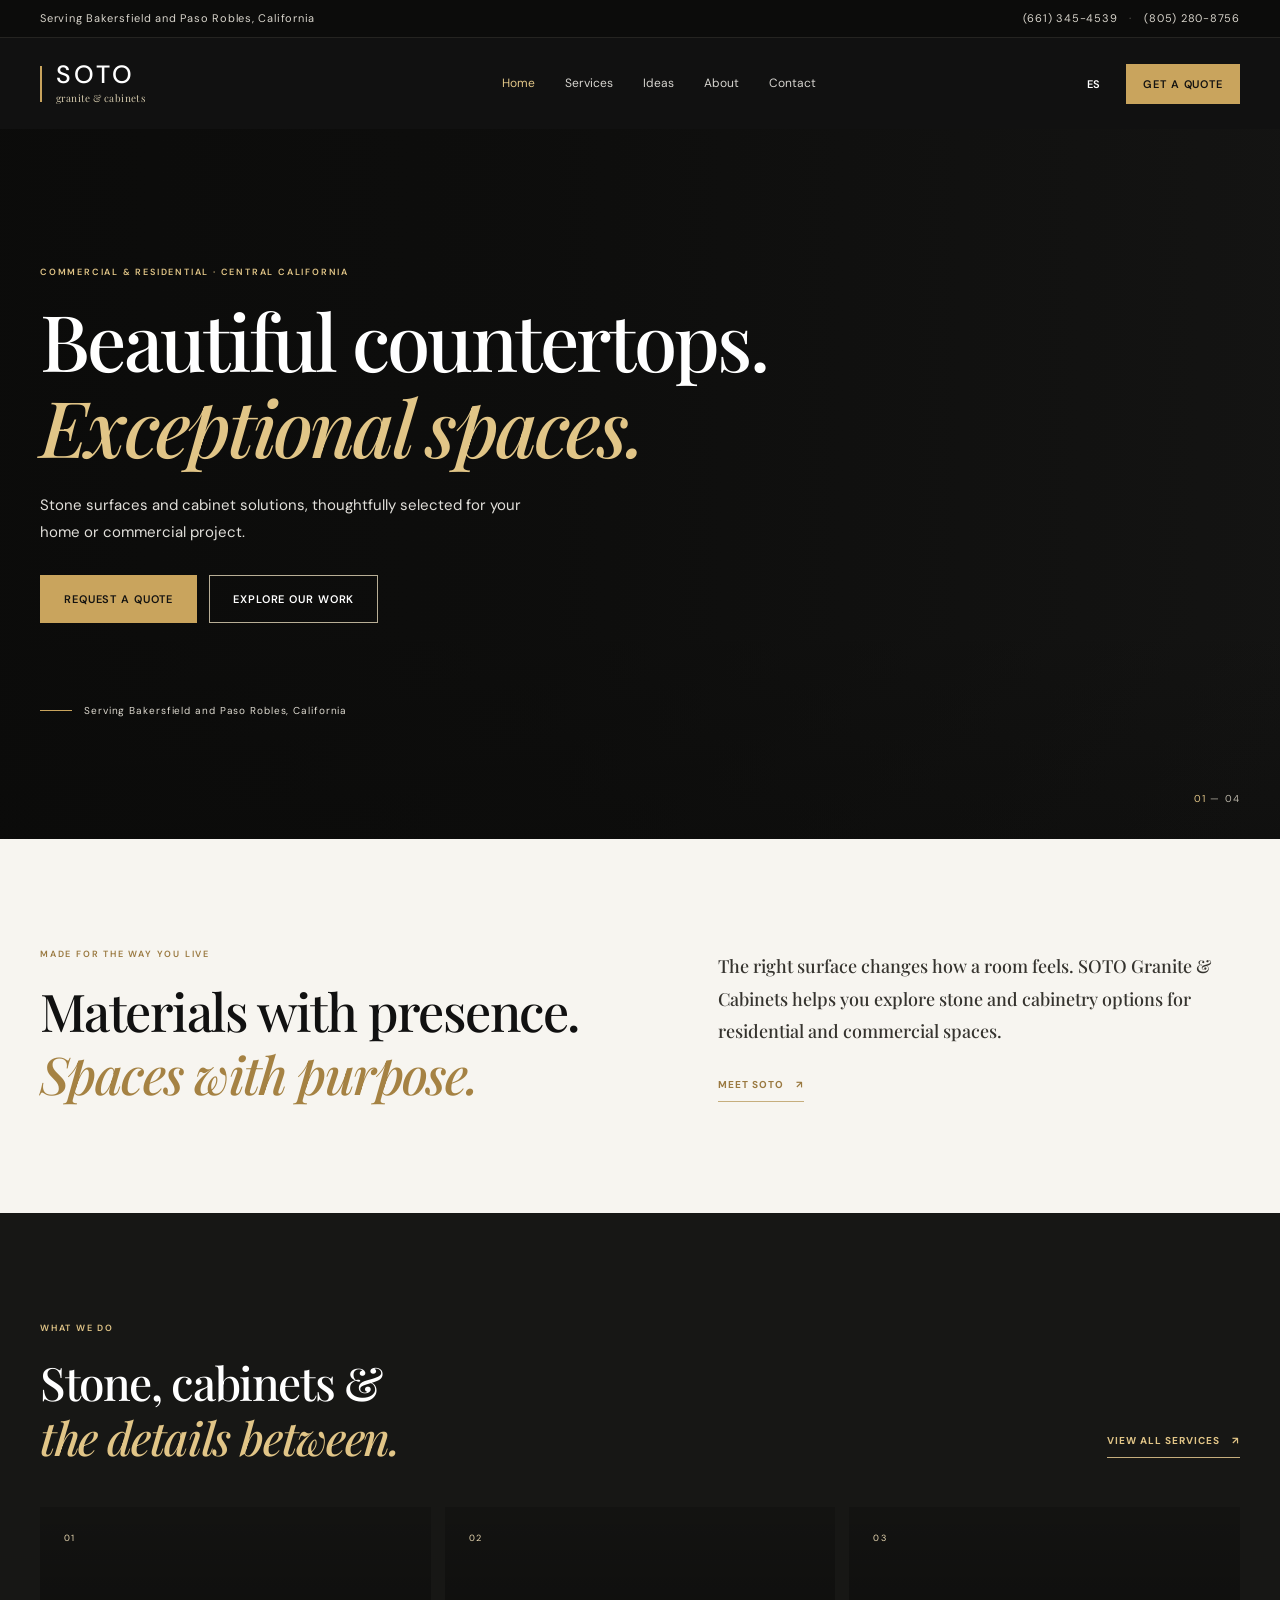
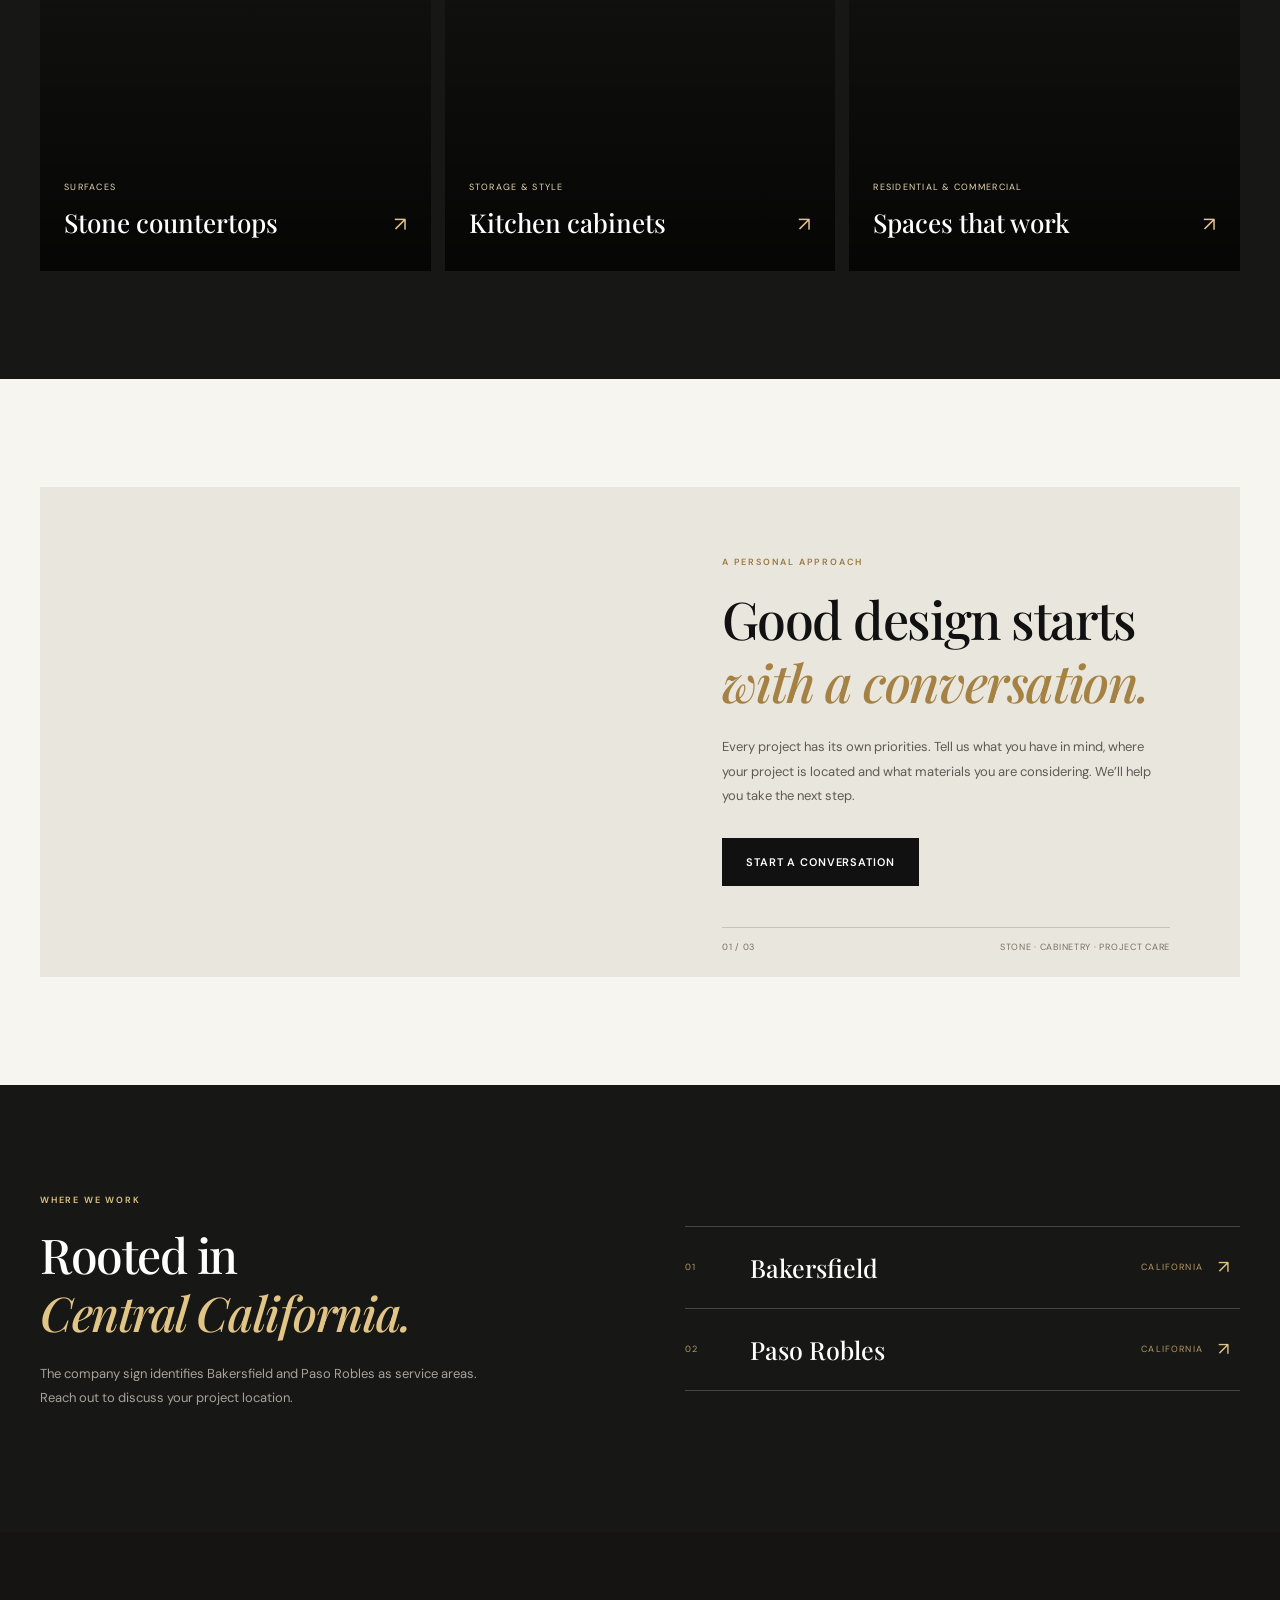
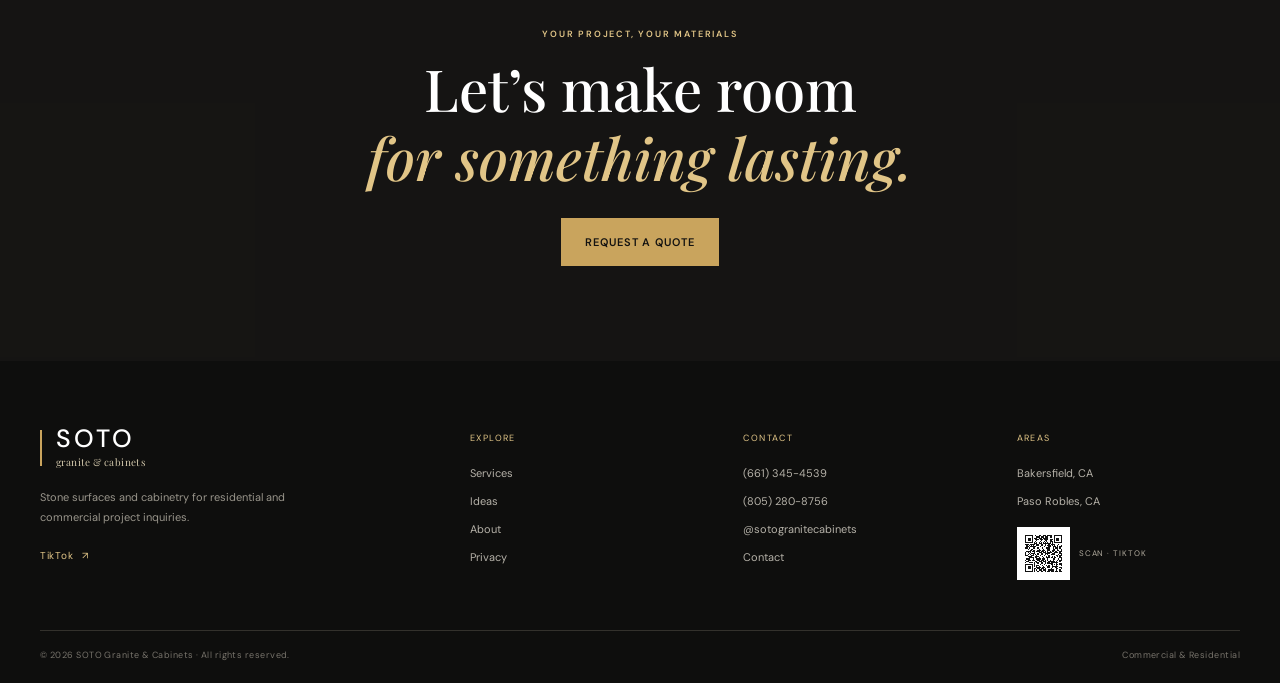
==== soto-granite-cabinets/index.html @ a3b56f19 "Add files via upload" ====
<!doctype html>
<html lang="en">
<head>
  <meta charset="utf-8">
  <meta name="viewport" content="width=device-width, initial-scale=1">
  <meta name="theme-color" content="#111111">
  <meta name="description" content="SOTO Granite & Cabinets serves residential and commercial projects around Bakersfield and Paso Robles, California. Call for a personalized estimate.">
  <meta property="og:title" content="SOTO Granite & Cabinets | Stone, Surfaces & Cabinets">
  <meta property="og:description" content="Beautiful stone surfaces and cabinet solutions for residential and commercial projects.">
  <meta property="og:type" content="website">
  <title>SOTO Granite & Cabinets | Bakersfield & Paso Robles, CA</title>
  <link rel="icon" href="assets/favicon.svg" type="image/svg+xml">
  <link rel="preconnect" href="https://images.unsplash.com">
  <link rel="stylesheet" href="styles.css">
  <script defer src="script.js"></script>
</head>
<body data-page="home">
  <div id="site-header"></div>
  <main>
    <section class="hero">
      <div class="hero-image" role="img" aria-label="Warm modern kitchen with a stone island"></div>
      <div class="hero-shade"></div>
      <div class="container hero-content">
        <p class="eyebrow" data-i18n="heroEyebrow">COMMERCIAL & RESIDENTIAL · CENTRAL CALIFORNIA</p>
        <h1 data-i18n="heroTitle">Beautiful countertops.<br><em>Exceptional spaces.</em></h1>
        <p class="hero-copy" data-i18n="heroCopy">Stone surfaces and cabinet solutions, thoughtfully selected for your home or commercial project.</p>
        <div class="button-row"><a class="button button-gold" href="contact.html" data-i18n="requestQuote">Request a quote</a><a class="button button-outline" href="projects.html" data-i18n="exploreWork">Explore our work</a></div>
        <div class="hero-location"><span class="gold-rule"></span><span data-i18n="serviceAreas">Serving Bakersfield and Paso Robles, California</span></div>
      </div>
      <div class="hero-index"><span>01</span> — 04</div>
    </section>

    <section class="intro-section section-pad">
      <div class="container intro-grid">
        <div><p class="eyebrow dark-eyebrow" data-i18n="introEyebrow">MADE FOR THE WAY YOU LIVE</p><h2 data-i18n="introTitle">Materials with presence.<br><em>Spaces with purpose.</em></h2></div>
        <div><p class="lead" data-i18n="introCopy">The right surface changes how a room feels. SOTO Granite & Cabinets helps you explore stone and cabinetry options for residential and commercial spaces.</p><a class="text-link" href="about.html"><span data-i18n="meetSoto">Meet SOTO</span> <span aria-hidden="true">↗</span></a></div>
      </div>
    </section>

    <section class="services-section section-pad">
      <div class="container">
        <div class="section-heading"><div><p class="eyebrow" data-i18n="servicesEyebrow">WHAT WE DO</p><h2 data-i18n="servicesTitle">Stone, cabinets &<br><em>the details between.</em></h2></div><a class="text-link light-link" href="services.html"><span data-i18n="allServices">View all services</span> <span aria-hidden="true">↗</span></a></div>
        <div class="service-cards">
          <a class="service-card service-card-one" href="services.html#stone"><span class="card-number">01</span><div><span class="card-kicker" data-i18n="serviceStoneKicker">SURFACES</span><h3 data-i18n="serviceStone">Stone countertops</h3><span class="card-arrow">↗</span></div></a>
          <a class="service-card service-card-two" href="services.html#cabinetry"><span class="card-number">02</span><div><span class="card-kicker" data-i18n="serviceCabKicker">STORAGE & STYLE</span><h3 data-i18n="serviceCab">Kitchen cabinets</h3><span class="card-arrow">↗</span></div></a>
          <a class="service-card service-card-three" href="services.html#spaces"><span class="card-number">03</span><div><span class="card-kicker" data-i18n="serviceSpacesKicker">RESIDENTIAL & COMMERCIAL</span><h3 data-i18n="serviceSpaces">Spaces that work</h3><span class="card-arrow">↗</span></div></a>
        </div>
      </div>
    </section>

    <section class="feature-section section-pad">
      <div class="container feature-grid">
        <div class="feature-image" role="img" aria-label="Stone countertop and cabinetry in a bright kitchen"></div>
        <div class="feature-copy"><p class="eyebrow dark-eyebrow" data-i18n="featureEyebrow">A PERSONAL APPROACH</p><h2 data-i18n="featureTitle">Good design starts<br><em>with a conversation.</em></h2><p data-i18n="featureCopy">Every project has its own priorities. Tell us what you have in mind, where your project is located and what materials you are considering. We’ll help you take the next step.</p><a class="button button-dark" href="contact.html" data-i18n="startConversation">Start a conversation</a><div class="feature-caption"><span>01 / 03</span><span data-i18n="featureCaption">Stone · cabinetry · project care</span></div></div>
      </div>
    </section>

    <section class="locations-section section-pad">
      <div class="container locations-grid"><div><p class="eyebrow" data-i18n="whereEyebrow">WHERE WE WORK</p><h2 data-i18n="whereTitle">Rooted in<br><em>Central California.</em></h2><p class="muted-copy" data-i18n="whereCopy">The company sign identifies Bakersfield and Paso Robles as service areas. Reach out to discuss your project location.</p></div><div class="location-list"><a href="bakersfield.html"><span>01</span><strong>Bakersfield</strong><small>CALIFORNIA</small><b>↗</b></a><a href="paso-robles.html"><span>02</span><strong>Paso Robles</strong><small>CALIFORNIA</small><b>↗</b></a></div></div>
    </section>
    <section class="cta-band"><div class="container cta-inner"><p class="eyebrow" data-i18n="ctaEyebrow">YOUR PROJECT, YOUR MATERIALS</p><h2 data-i18n="ctaTitle">Let’s make room<br><em>for something lasting.</em></h2><a class="button button-gold" href="contact.html" data-i18n="requestQuote">Request a quote</a></div></section>
  </main>
  <div id="site-footer"></div>
</body>
</html>
---- soto-granite-cabinets/styles.css ----
@import url('https://fonts.googleapis.com/css2?family=DM+Sans:wght@400;500;600;700&family=Playfair+Display:ital,wght@0,500;0,600;0,700;1,500;1,600&display=swap');
:root{--ink:#111;--ink-2:#1d1d1d;--gold:#c9a45d;--gold-light:#e1c587;--cream:#f7f5f0;--paper:#fffefa;--gray:#e8e6e0;--body:#4e4c47;--serif:'Playfair Display',Georgia,serif;--sans:'DM Sans',Arial,sans-serif;--max:1200px}
*{box-sizing:border-box}html{scroll-behavior:smooth}body{margin:0;background:var(--paper);color:var(--ink);font-family:var(--sans);font-size:15px;line-height:1.65}a{color:inherit;text-decoration:none}img{display:block;max-width:100%}.container{width:min(var(--max),calc(100% - 64px));margin-inline:auto}.topline{background:#0c0c0b;color:#d9d5cc;font-size:11px;letter-spacing:.07em}.topline-inner{min-height:37px;display:flex;align-items:center;justify-content:space-between}.topline-inner>div{display:flex;gap:12px}.topline a:hover{color:var(--gold-light)}.top-divider{color:#68645c}.site-header{background:var(--ink);color:white;position:relative;z-index:10;border-top:1px solid #252421}.nav-wrap{min-height:91px;display:flex;align-items:center;justify-content:space-between;gap:32px}.brand{display:flex;align-items:center;gap:11px;min-width:200px}.brand-rule{display:block;width:2px;height:36px;background:var(--gold);margin-right:3px}.brand-mark{display:block;width:35px;height:40px}.brand-mark svg{width:100%;height:100%;fill:none;stroke:var(--gold);stroke-width:2.1;stroke-linecap:round;stroke-linejoin:round}.brand strong{display:block;font-size:25px;line-height:1;letter-spacing:.12em;font-weight:500}.brand small{display:block;font:10px var(--serif);color:#d4c9ac;letter-spacing:.04em;margin-top:4px}.main-nav{display:flex;align-items:center;gap:30px}.main-nav a{font-size:12px;color:#d6d4cf;transition:color .2s}.main-nav a:hover,.main-nav a[aria-current=page]{color:var(--gold-light)}.nav-actions{display:flex;align-items:center;gap:17px}.language-button{border:0;background:none;color:white;font:600 11px var(--sans);cursor:pointer;padding:9px}.button{display:inline-flex;align-items:center;justify-content:center;min-height:48px;padding:0 23px;font:600 11px var(--sans);letter-spacing:.08em;text-transform:uppercase;transition:background .2s,color .2s,border-color .2s;cursor:pointer;border:1px solid transparent}.button-small{min-height:40px;padding:0 16px}.button-gold{background:var(--gold);color:#141311}.button-gold:hover{background:var(--gold-light)}.button-outline{border-color:#b8ae96;color:#fff;background:transparent}.button-outline:hover{background:#fff;color:#141311}.button-dark{background:var(--ink);color:#fff}.button-dark:hover{background:#34312a}.menu-toggle{display:none;background:none;border:0;padding:8px}.menu-toggle span{display:block;width:21px;height:1px;background:#fff;margin:6px}
.hero{height:min(710px,78vw);min-height:590px;position:relative;display:flex;align-items:center;background:#151514;color:#fff;overflow:hidden}.hero-image{position:absolute;inset:0;background-image:url('https://images.unsplash.com/photo-1600607687939-ce8a6c25118c?auto=format&fit=crop&w=2200&q=90');background-position:center 54%;background-size:cover;transform:scale(1.015)}.hero-shade{position:absolute;inset:0;background:linear-gradient(90deg,rgba(10,10,9,.87) 0%,rgba(10,10,9,.68) 43%,rgba(10,10,9,.12) 100%),linear-gradient(0deg,rgba(10,10,9,.35),transparent 30%)}.hero-content{position:relative;z-index:1;padding-top:16px}.eyebrow{margin:0 0 19px;color:var(--gold-light);font-size:9px;font-weight:600;letter-spacing:.2em;line-height:1.6}.dark-eyebrow{color:#9a7940}.hero h1,.page-hero h1{font:500 clamp(45px,6.4vw,78px)/1.1 var(--serif);letter-spacing:-.035em;margin:0 0 22px;max-width:790px}.hero h1 em,.page-hero h1 em,.section-heading h2 em,.intro-grid h2 em,.feature-copy h2 em,.locations-grid h2 em,.cta-inner h2 em,.catalog-info h2 em,.material-note h2 em,.gallery-intro h2 em,.about-grid h2 em,.values-grid h2 em,.contact-details h2 em{font-weight:500;color:var(--gold-light)}.hero-copy{max-width:500px;color:#e1dfda;font-size:15px;margin:0 0 29px;line-height:1.8}.button-row{display:flex;gap:12px;flex-wrap:wrap}.hero-location{display:flex;align-items:center;gap:12px;margin-top:80px;color:#dedad0;font-size:10px;letter-spacing:.09em}.gold-rule{height:1px;width:32px;background:var(--gold)}.hero-index{position:absolute;bottom:32px;right:max(32px,calc((100vw - var(--max))/2));font-size:10px;letter-spacing:.12em;color:#bbb6a9}.hero-index span{color:var(--gold-light)}
.section-pad{padding:108px 0}.intro-section{background:var(--cream)}.intro-grid{display:grid;grid-template-columns:1.05fr .95fr;gap:100px;align-items:center}.intro-grid h2,.feature-copy h2,.locations-grid h2,.section-heading h2,.catalog-info h2,.material-note h2,.gallery-intro h2,.about-grid h2,.values-grid h2,.contact-details h2{font:500 clamp(35px,4.3vw,52px)/1.2 var(--serif);letter-spacing:-.03em;margin:0}.intro-grid h2 em,.feature-copy h2 em,.gallery-intro h2 em,.about-grid h2 em,.contact-details h2 em,.values-grid h2 em{color:#a58243}.lead{font:500 18px/1.8 var(--serif);color:#35332e;margin:0 0 24px}.text-link{display:inline-flex;gap:12px;align-items:center;color:#9a7940;font-size:10px;font-weight:700;letter-spacing:.1em;text-transform:uppercase;border-bottom:1px solid #c6ae7d;padding:0 0 7px}.services-section{background:#171715;color:#fff}.section-heading{display:flex;align-items:end;justify-content:space-between;margin-bottom:42px}.section-heading h2{font-size:46px}.light-link{color:var(--gold-light);margin-bottom:7px}.service-cards{display:grid;grid-template-columns:repeat(3,1fr);gap:14px}.service-card{min-height:364px;position:relative;display:flex;flex-direction:column;justify-content:space-between;padding:24px;background-position:center;background-size:cover;overflow:hidden}.service-card:before{content:"";position:absolute;inset:0;background:linear-gradient(180deg,rgba(0,0,0,.17),rgba(0,0,0,.76));transition:opacity .25s}.service-card:hover:before{opacity:.82}.service-card>*{position:relative}.service-card-one{background-image:url('https://images.unsplash.com/photo-1600607687939-ce8a6c25118c?auto=format&fit=crop&w=900&q=85')}.service-card-two{background-image:url('https://images.unsplash.com/photo-1600607687920-4e2a09cf159d?auto=format&fit=crop&w=900&q=85')}.service-card-three{background-image:url('https://images.unsplash.com/photo-1600566753086-00f18fb6b3ea?auto=format&fit=crop&w=900&q=85')}.card-number,.card-kicker{font-size:9px;letter-spacing:.14em;color:#e8d7b1}.service-card h3{font:500 26px var(--serif);margin:7px 0}.card-arrow{position:absolute;right:0;bottom:6px;color:var(--gold-light);font-size:20px}.feature-section{background:var(--cream)}.feature-grid{display:grid;grid-template-columns:1.02fr .98fr;min-height:490px;background:#e9e6de}.feature-image{background:url('https://images.unsplash.com/photo-1600607687920-4e2a09cf159d?auto=format&fit=crop&w=1300&q=90') center/cover;min-height:490px}.feature-copy{padding:68px 70px 50px;position:relative}.feature-copy>p:not(.eyebrow){font-size:13px;line-height:1.9;color:#5d5a52;margin:22px 0 29px}.feature-caption{position:absolute;bottom:22px;left:70px;right:70px;border-top:1px solid #c8c3b8;padding-top:12px;display:flex;justify-content:space-between;font-size:9px;color:#777166;letter-spacing:.08em;text-transform:uppercase}.locations-section{background:#171715;color:#fff}.locations-grid{display:grid;grid-template-columns:1fr 1fr;gap:90px;align-items:center}.locations-grid h2{font-size:48px}.muted-copy{color:#a6a39b;max-width:450px;font-size:13px;line-height:1.9;margin-top:20px}.location-list a{display:grid;grid-template-columns:50px 1fr auto 22px;align-items:center;gap:15px;border-bottom:1px solid #48463f;padding:24px 0}.location-list a:first-child{border-top:1px solid #48463f}.location-list a>span,.location-list small{color:#b69a63;font-size:9px;letter-spacing:.13em}.location-list strong{font:500 25px var(--serif)}.location-list b{font-weight:400;color:var(--gold-light);font-size:18px}.cta-band{background:#25231e url('https://images.unsplash.com/photo-1600607687939-ce8a6c25118c?auto=format&fit=crop&w=2000&q=80') center 53%/cover;position:relative;color:#fff;text-align:center;padding:95px 0}.cta-band:before{content:"";position:absolute;inset:0;background:rgba(17,17,16,.76)}.cta-inner{position:relative}.cta-inner .eyebrow{margin-bottom:13px}.cta-inner h2{font:500 clamp(38px,5vw,58px)/1.18 var(--serif);margin:0 0 27px}.cta-inner h2 em{color:var(--gold-light)}
.page-hero{min-height:490px;display:flex;align-items:center;position:relative;color:white;background-color:#191917;background-size:cover;background-position:center}.page-hero:before{content:"";position:absolute;inset:0;background:linear-gradient(90deg,rgba(10,10,9,.82),rgba(10,10,9,.36))}.page-hero .container{position:relative}.page-hero-content{padding-top:25px}.page-hero h1{font-size:clamp(46px,6vw,70px)}.page-hero p:not(.eyebrow){max-width:520px;color:#dfddd7;line-height:1.85;font-size:14px}.page-hero-services{background-image:url('https://images.unsplash.com/photo-1600607687920-4e2a09cf159d?auto=format&fit=crop&w=2000&q=85')}.page-hero-projects{background-image:url('https://images.unsplash.com/photo-1600607687939-ce8a6c25118c?auto=format&fit=crop&w=2000&q=85')}.page-hero-about{background-image:url('https://images.unsplash.com/photo-1600566753086-00f18fb6b3ea?auto=format&fit=crop&w=2000&q=85')}.page-hero-contact{background-image:url('https://images.unsplash.com/photo-1600607687920-4e2a09cf159d?auto=format&fit=crop&w=2000&q=85')}.page-hero-bakersfield{background-image:url('https://images.unsplash.com/photo-1600607687939-ce8a6c25118c?auto=format&fit=crop&w=2000&q=85')}.page-hero-paso{background-image:url('https://images.unsplash.com/photo-1600566753086-00f18fb6b3ea?auto=format&fit=crop&w=2000&q=85')}.page-hero .button{margin-top:12px}
.catalog{background:var(--cream)}.catalog-intro{max-width:620px;margin-bottom:54px}.catalog-intro>p:last-child{color:var(--body);font-size:13px}.catalog-row{display:grid;grid-template-columns:1.05fr .95fr;min-height:370px;margin-bottom:24px;background:#fff}.catalog-row.reverse .catalog-photo{order:2}.catalog-row.reverse .catalog-info{order:1}.catalog-photo{background-size:cover;background-position:center;min-height:370px}.stone-photo{background-image:url('https://images.unsplash.com/photo-1600607687939-ce8a6c25118c?auto=format&fit=crop&w=1200&q=85')}.cabinet-photo{background-image:url('https://images.unsplash.com/photo-1600607687920-4e2a09cf159d?auto=format&fit=crop&w=1200&q=85')}.commercial-photo{background-image:url('https://images.unsplash.com/photo-1600566753086-00f18fb6b3ea?auto=format&fit=crop&w=1200&q=85')}.catalog-info{padding:57px;display:flex;align-items:flex-start;justify-content:center;flex-direction:column}.catalog-info>span{color:#9b7a40;font-size:9px;letter-spacing:.15em}.catalog-info h2{font-size:37px;margin:16px 0}.catalog-info p{color:var(--body);line-height:1.9;font-size:13px;margin:0 0 21px}.material-note{background:#171715;color:#fff;padding:76px 0}.material-note-inner{display:grid;grid-template-columns:1fr 1fr auto;align-items:center;gap:50px}.material-note h2{font-size:40px}.material-note-inner>p{color:#c3c0b8;font-size:13px;line-height:1.9}.gallery{background:var(--cream)}.gallery-intro{max-width:650px;margin-bottom:45px}.gallery-intro>p:last-child{color:var(--body);font-size:13px;line-height:1.8;max-width:480px}.gallery-grid{display:grid;grid-template-columns:1fr 1fr;gap:16px}.gallery-item{margin:0;background:#fff}.gallery-item img{width:100%;height:300px;object-fit:cover}.gallery-wide img{height:400px}.gallery-item figcaption{padding:17px 20px 20px;display:flex;flex-direction:column;gap:5px}.gallery-item figcaption span{font-size:9px;color:#9b7a40;letter-spacing:.13em}.gallery-item figcaption strong{font:500 18px var(--serif)}.gallery-disclaimer{font-size:10px;color:#726f68;margin-top:18px}.about-story{background:var(--cream);padding-bottom:40px}.about-grid{display:grid;grid-template-columns:1fr 1fr;gap:88px;align-items:center}.about-grid .muted-copy{color:#777268;margin:0 0 23px}.about-image{height:440px;margin-top:60px;background:url('https://images.unsplash.com/photo-1600607687920-4e2a09cf159d?auto=format&fit=crop&w=1800&q=85') center 55%/cover}.values{background:#171715;color:#fff}.values-grid{display:grid;grid-template-columns:1fr 1.1fr;gap:90px}.values-grid h2{font-size:45px}.value-list article{display:grid;grid-template-columns:45px 1fr;gap:16px;border-top:1px solid #48463f;padding:21px 0}.value-list article:last-child{border-bottom:1px solid #48463f}.value-list article>span{color:var(--gold-light);font-size:10px;letter-spacing:.1em}.value-list h3{font:500 21px var(--serif);margin:0 0 5px}.value-list p{font-size:12px;line-height:1.8;color:#aaa69d;margin:0}.contact-section{background:var(--cream)}.contact-grid{display:grid;grid-template-columns:.8fr 1.2fr;gap:100px}.contact-details h2{font-size:43px;margin-bottom:34px}.contact-number{border-top:1px solid #d5d0c5;padding:17px 0}.contact-number>span{display:block;color:#927541;font-size:9px;letter-spacing:.14em;margin-bottom:5px}.contact-number>a,.contact-number p{font:500 20px var(--serif);margin:0}.social-inline{display:inline-block;color:#90713c;font-size:11px;margin-top:15px}.contact-form{background:#fff;padding:38px 42px;box-shadow:0 12px 35px rgba(41,35,22,.06)}.contact-form .eyebrow{margin-bottom:22px}.contact-form label{display:block;margin-bottom:16px}.contact-form label>span{display:block;color:#534f46;font-size:10px;font-weight:600;letter-spacing:.04em;margin-bottom:6px}.contact-form input:not([type=checkbox]),.contact-form select,.contact-form textarea{width:100%;padding:12px 13px;border:1px solid #d9d5cb;background:#fff;font:13px var(--sans);color:#222;border-radius:0;outline-color:var(--gold)}.contact-form textarea{resize:vertical}.form-row{display:grid;grid-template-columns:1fr 1fr;gap:15px}.contact-form .consent{display:flex;align-items:flex-start;gap:9px;margin:20px 0}.consent input{margin:4px 0 0;accent-color:#9a7940}.contact-form .consent>span{font-size:10px;line-height:1.6}.form-note,.form-status{font-size:10px;color:#77736b;line-height:1.6;margin:13px 0 0}.form-status{color:#6b572e}.city-detail{background:var(--cream)}.legal-copy{background:var(--cream)}.legal-copy .container{max-width:820px}.legal-copy h2{font:500 25px var(--serif);margin:0 0 10px}.legal-copy p{color:var(--body);font-size:14px;line-height:1.9;margin:0 0 34px}
.site-footer{background:#0e0e0d;color:#d4d1c9;padding:65px 0 20px}.footer-grid{display:grid;grid-template-columns:1.7fr 1fr 1fr 1fr;gap:50px;padding-bottom:50px}.brand-footer{min-width:0;color:#fff}.footer-brand>p{max-width:260px;font-size:11px;color:#99958b;line-height:1.8;margin:19px 0 14px}.social-badge{font-size:10px;color:var(--gold-light);letter-spacing:.07em}.social-badge span{margin-left:5px}.footer-column{display:flex;flex-direction:column;align-items:flex-start;gap:10px;font-size:11px;color:#b6b2a9}.footer-column a:hover{color:var(--gold-light)}.footer-label{font-size:9px;color:var(--gold-light);letter-spacing:.16em;margin:5px 0 8px}.footer-qr{display:flex;align-items:center;gap:9px;margin-top:7px}.footer-qr img{width:53px;height:53px;background:#fff;padding:4px}.footer-qr small{font-size:8px;letter-spacing:.12em;color:#b0aa9d}.footer-bottom{border-top:1px solid #33312c;padding-top:17px;display:flex;justify-content:space-between;color:#77736b;font-size:9px;letter-spacing:.05em}
@media(max-width:950px){.container{width:min(var(--max),calc(100% - 42px))}.main-nav{gap:18px}.nav-actions{gap:8px}.brand{min-width:175px}.feature-copy{padding:50px 40px}.feature-caption{left:40px;right:40px}.intro-grid{gap:55px}.contact-grid{gap:50px}.material-note-inner{grid-template-columns:1fr 1fr}.material-note-inner .button{grid-column:2;justify-self:start}.footer-grid{gap:30px}}
@media(max-width:720px){body{font-size:14px}.container{width:calc(100% - 36px)}.topline-inner{font-size:9px;min-height:34px}.topline-inner>span{display:none}.topline-inner>div{width:100%;justify-content:center}.nav-wrap{min-height:76px;gap:8px}.brand{min-width:0}.brand strong{font-size:22px}.brand small{font-size:9px}.brand-rule{height:32px}.brand-mark{width:30px;height:35px}.nav-actions{margin-left:auto}.nav-actions>.button{display:none}.menu-toggle{display:block}.main-nav{display:none;position:absolute;top:76px;left:0;right:0;background:#111;padding:8px 22px 20px;flex-direction:column;align-items:stretch;gap:0;border-top:1px solid #333}.main-nav.nav-open{display:flex}.main-nav a{padding:12px 0;border-bottom:1px solid #292824}.hero{height:690px;min-height:0;align-items:center}.hero-image{background-position:60% center}.hero-shade{background:linear-gradient(90deg,rgba(10,10,9,.82),rgba(10,10,9,.4)),linear-gradient(0deg,rgba(10,10,9,.3),transparent)}.hero h1{font-size:49px}.hero-copy{font-size:14px;max-width:390px}.hero-location{margin-top:59px;font-size:9px}.hero-index{right:20px;bottom:20px}.section-pad{padding:73px 0}.intro-grid,.locations-grid,.about-grid,.values-grid,.contact-grid{grid-template-columns:1fr;gap:29px}.intro-grid h2,.feature-copy h2,.locations-grid h2,.section-heading h2,.gallery-intro h2,.about-grid h2,.values-grid h2,.contact-details h2{font-size:39px}.service-cards{grid-template-columns:1fr;gap:10px}.service-card{min-height:300px}.section-heading{align-items:flex-start;gap:20px;flex-direction:column}.section-heading h2{font-size:40px}.feature-grid{grid-template-columns:1fr}.feature-image{min-height:320px}.feature-copy{padding:41px 28px 77px;min-height:390px}.feature-caption{left:28px;right:28px;bottom:20px;gap:8px;font-size:8px}.location-list a{grid-template-columns:34px 1fr auto 18px;gap:8px;padding:19px 0}.location-list strong{font-size:21px}.cta-band{padding:74px 0}.cta-inner h2{font-size:42px}.page-hero{min-height:430px}.page-hero h1{font-size:48px}.catalog-intro{margin-bottom:30px}.catalog-row{grid-template-columns:1fr;margin-bottom:15px}.catalog-row.reverse .catalog-photo,.catalog-row.reverse .catalog-info{order:initial}.catalog-photo{min-height:250px}.catalog-info{padding:30px 25px}.catalog-info h2{font-size:31px}.material-note{padding:59px 0}.material-note-inner{grid-template-columns:1fr;gap:15px}.material-note-inner .button{grid-column:auto}.material-note h2{font-size:36px}.gallery-grid{grid-template-columns:1fr;gap:12px}.gallery-item img,.gallery-wide img{height:270px}.gallery-item figcaption{padding:14px 16px}.about-image{height:290px;margin-top:35px}.values-grid{gap:34px}.contact-grid{gap:43px}.contact-form{padding:28px 22px}.form-row{grid-template-columns:1fr;gap:0}.footer-grid{grid-template-columns:1fr 1fr;gap:35px 22px;padding-bottom:36px}.footer-brand{grid-column:1/-1}.footer-bottom{gap:10px;flex-direction:column}.site-footer{padding-top:48px}}
@media(prefers-reduced-motion:reduce){html{scroll-behavior:auto}*,*:before,*:after{transition:none!important}}
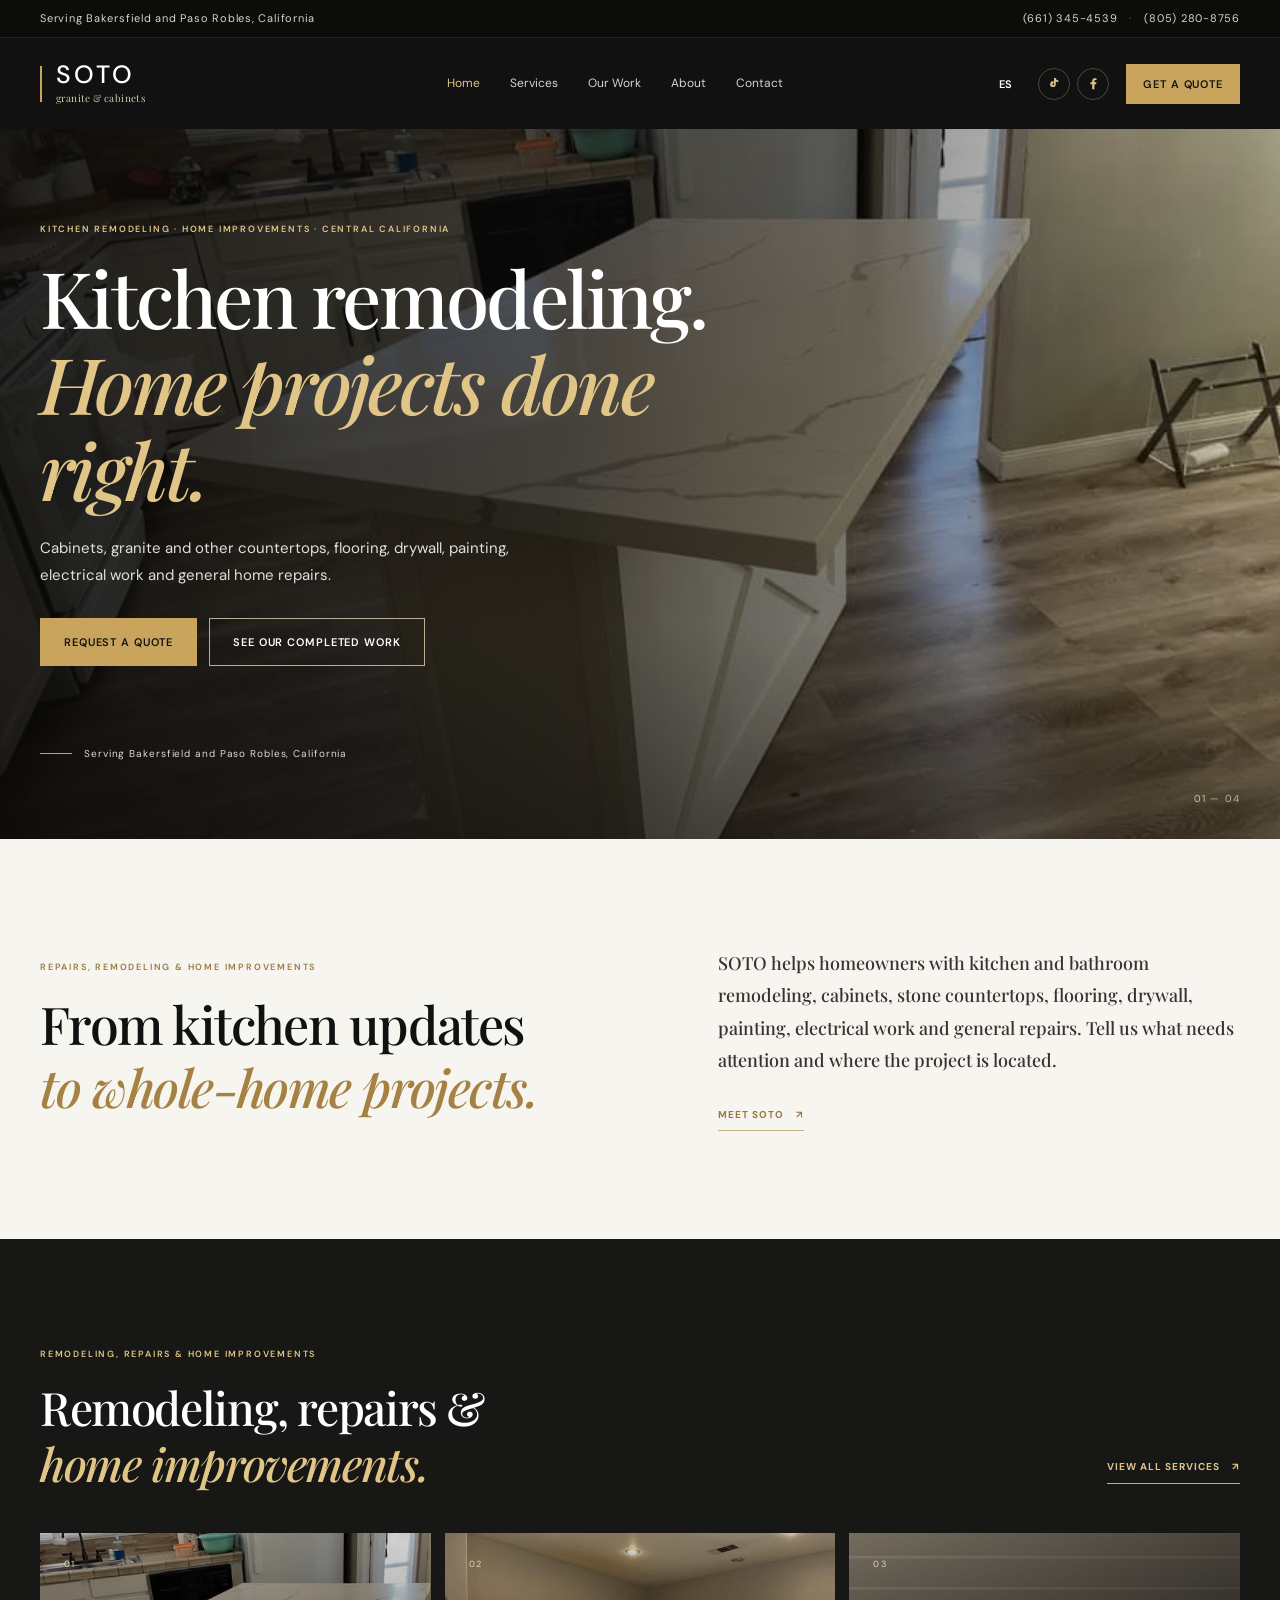
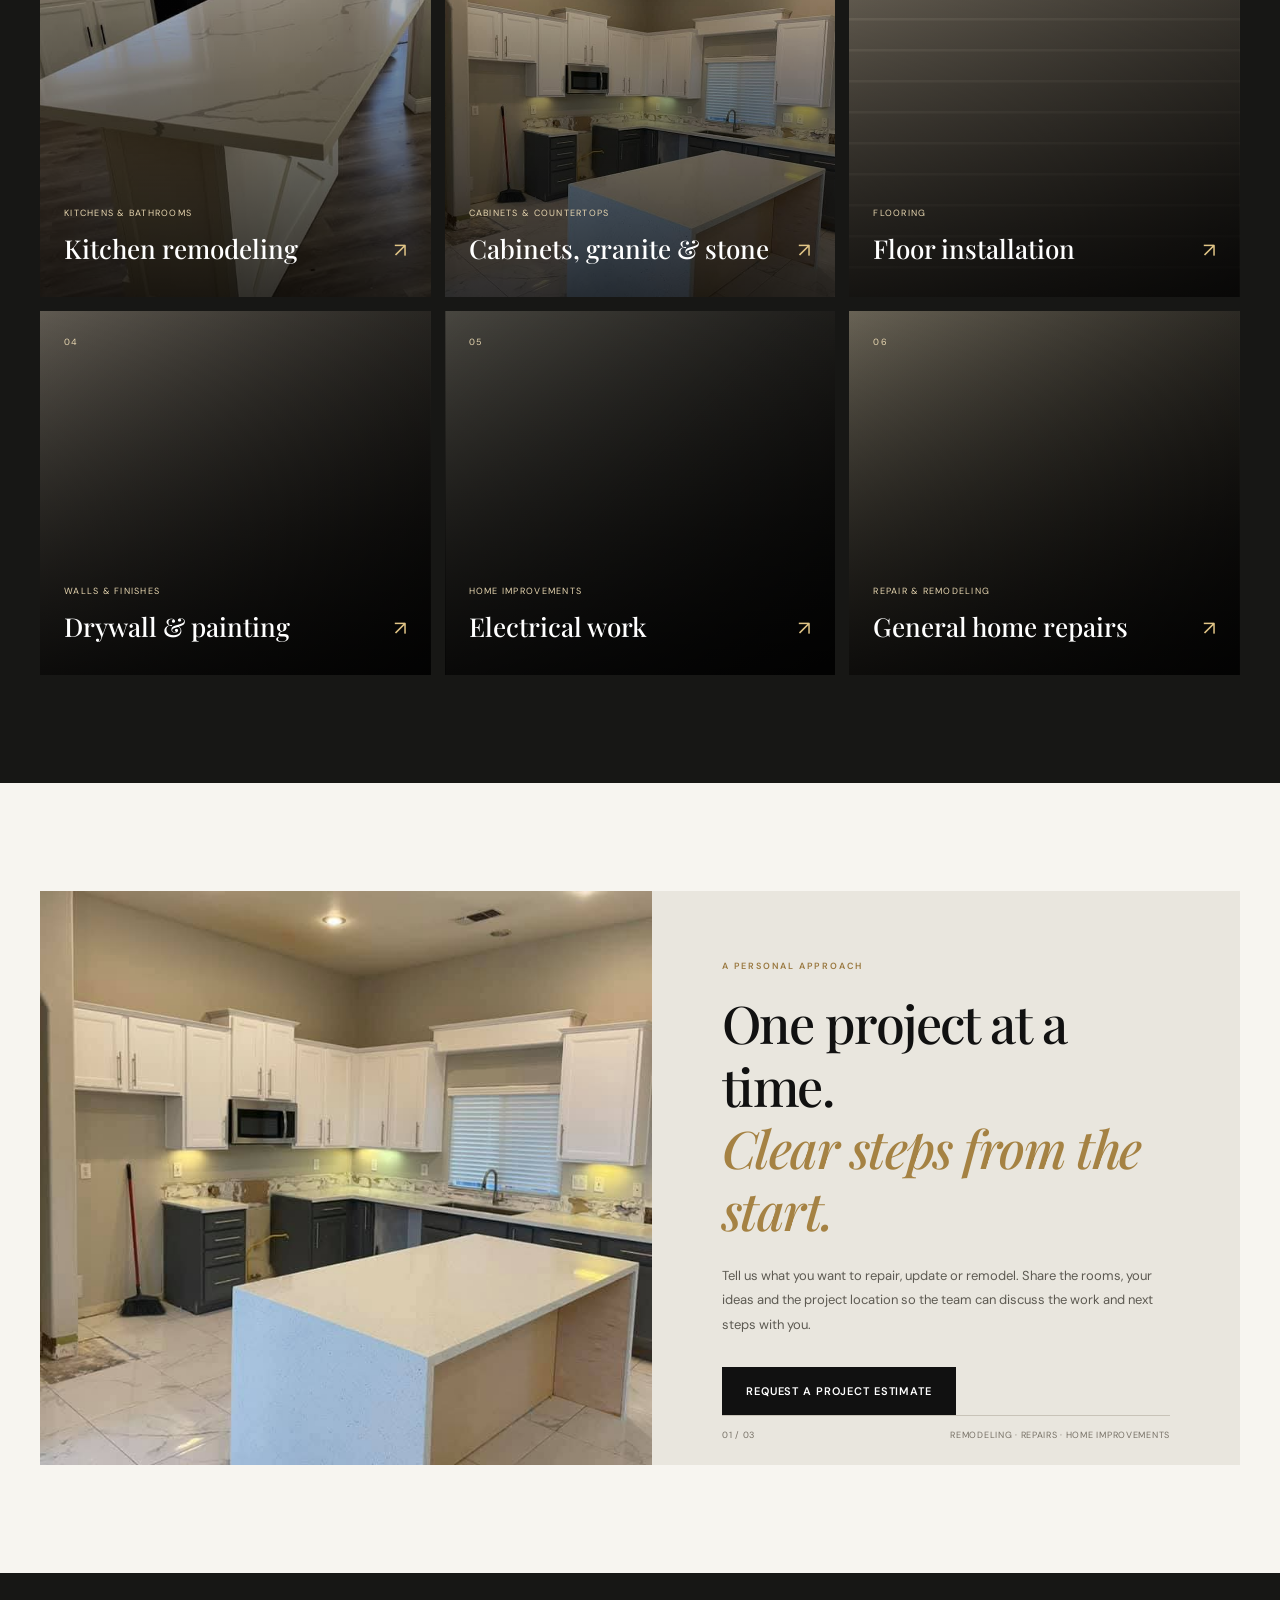
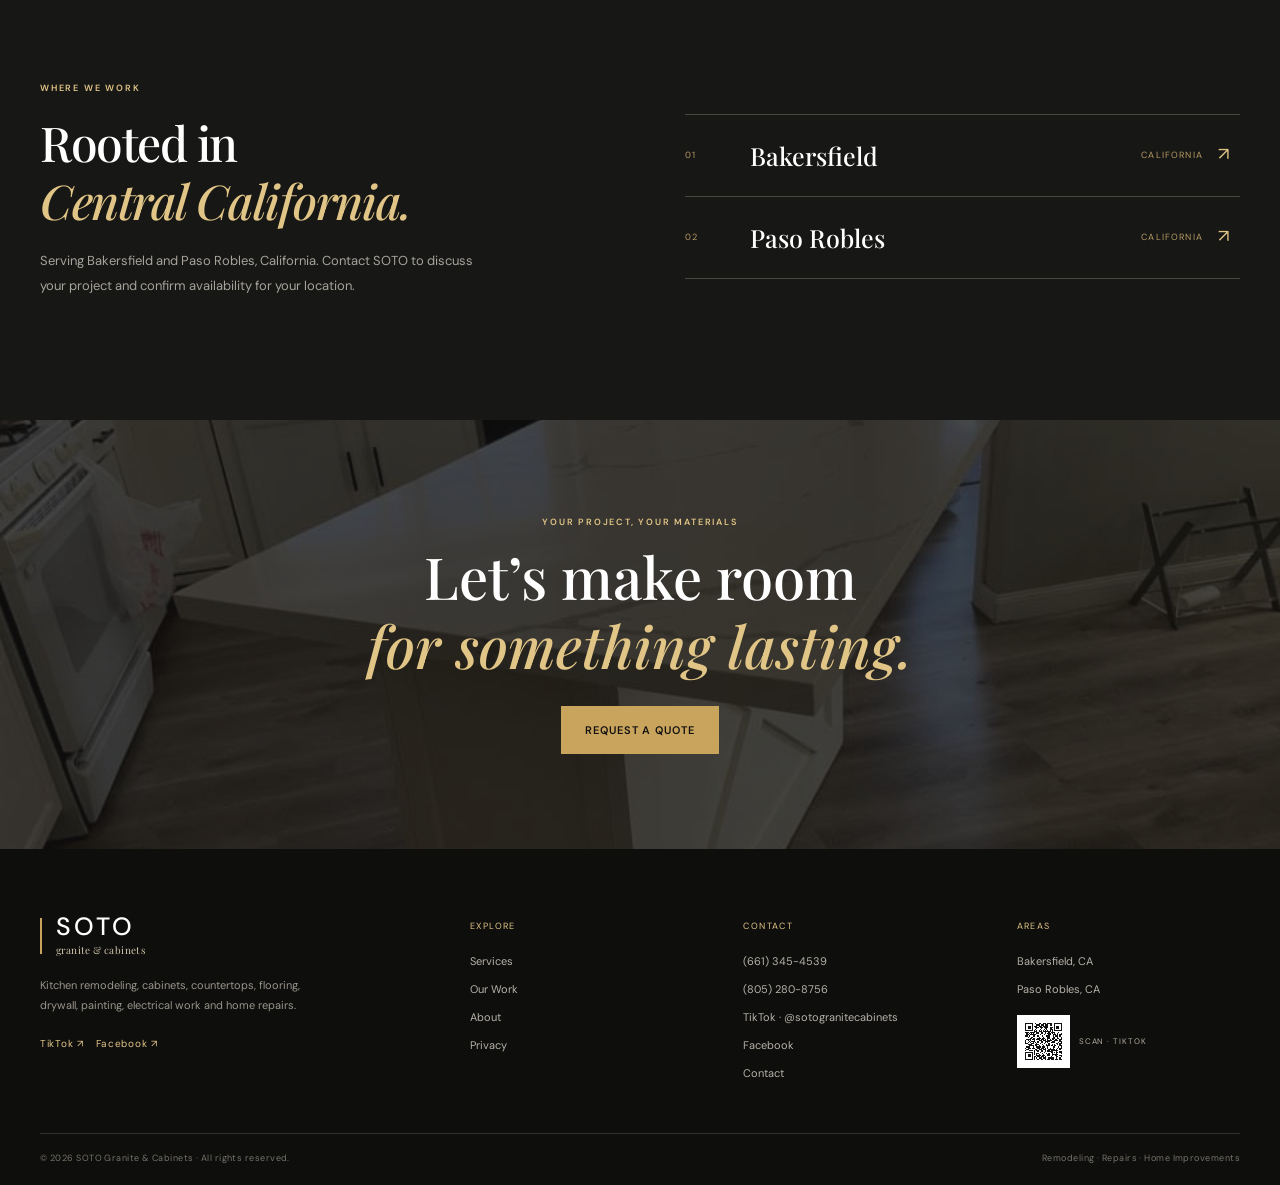
==== commit a1d483c3: "Add files via upload" ====
--- a/soto-granite-cabinets/index.html
+++ b/soto-granite-cabinets/index.html
@@ -4,11 +4,11 @@
   <meta charset="utf-8">
   <meta name="viewport" content="width=device-width, initial-scale=1">
   <meta name="theme-color" content="#111111">
-  <meta name="description" content="SOTO Granite & Cabinets serves residential and commercial projects around Bakersfield and Paso Robles, California. Call for a personalized estimate.">
-  <meta property="og:title" content="SOTO Granite & Cabinets | Stone, Surfaces & Cabinets">
-  <meta property="og:description" content="Beautiful stone surfaces and cabinet solutions for residential and commercial projects.">
+  <meta name="description" content="SOTO Granite & Cabinets offers kitchen remodeling, cabinets, stone countertops, flooring, drywall, painting, electrical work and home repairs in Bakersfield and Paso Robles, California.">
+  <meta property="og:title" content="SOTO Granite & Cabinets | Remodeling & Home Improvements">
+  <meta property="og:description" content="Kitchen remodeling, cabinets, countertops, flooring, drywall, painting, electrical work and general home repairs in Central California.">
   <meta property="og:type" content="website">
-  <title>SOTO Granite & Cabinets | Bakersfield & Paso Robles, CA</title>
+  <title>SOTO Granite & Cabinets | Kitchen Remodeling & Home Improvements</title>
   <link rel="icon" href="assets/favicon.svg" type="image/svg+xml">
   <link rel="preconnect" href="https://images.unsplash.com">
   <link rel="stylesheet" href="styles.css">
@@ -21,9 +21,9 @@
       <div class="hero-image" role="img" aria-label="Warm modern kitchen with a stone island"></div>
       <div class="hero-shade"></div>
       <div class="container hero-content">
-        <p class="eyebrow" data-i18n="heroEyebrow">COMMERCIAL & RESIDENTIAL · CENTRAL CALIFORNIA</p>
-        <h1 data-i18n="heroTitle">Beautiful countertops.<br><em>Exceptional spaces.</em></h1>
-        <p class="hero-copy" data-i18n="heroCopy">Stone surfaces and cabinet solutions, thoughtfully selected for your home or commercial project.</p>
+        <p class="eyebrow" data-i18n="heroEyebrow">KITCHEN REMODELING · HOME IMPROVEMENTS · CENTRAL CALIFORNIA</p>
+        <h1 data-i18n="heroTitle">Kitchen remodeling.<br><em>Home projects done right.</em></h1>
+        <p class="hero-copy" data-i18n="heroCopy">Cabinets, granite and other countertops, flooring, drywall, painting, electrical work and general home repairs.</p>
         <div class="button-row"><a class="button button-gold" href="contact.html" data-i18n="requestQuote">Request a quote</a><a class="button button-outline" href="projects.html" data-i18n="exploreWork">Explore our work</a></div>
         <div class="hero-location"><span class="gold-rule"></span><span data-i18n="serviceAreas">Serving Bakersfield and Paso Robles, California</span></div>
       </div>
@@ -32,18 +32,21 @@
 
     <section class="intro-section section-pad">
       <div class="container intro-grid">
-        <div><p class="eyebrow dark-eyebrow" data-i18n="introEyebrow">MADE FOR THE WAY YOU LIVE</p><h2 data-i18n="introTitle">Materials with presence.<br><em>Spaces with purpose.</em></h2></div>
-        <div><p class="lead" data-i18n="introCopy">The right surface changes how a room feels. SOTO Granite & Cabinets helps you explore stone and cabinetry options for residential and commercial spaces.</p><a class="text-link" href="about.html"><span data-i18n="meetSoto">Meet SOTO</span> <span aria-hidden="true">↗</span></a></div>
+        <div><p class="eyebrow dark-eyebrow" data-i18n="introEyebrow">REPAIRS, REMODELING & HOME IMPROVEMENTS</p><h2 data-i18n="introTitle">From kitchen updates<br><em>to whole-home projects.</em></h2></div>
+        <div><p class="lead" data-i18n="introCopy">SOTO helps homeowners with kitchen and bathroom remodeling, cabinets, stone countertops, flooring, drywall, painting, electrical work and general repairs. Tell us what needs attention and where the project is located.</p><a class="text-link" href="about.html"><span data-i18n="meetSoto">Meet SOTO</span> <span aria-hidden="true">↗</span></a></div>
       </div>
     </section>
 
     <section class="services-section section-pad">
       <div class="container">
-        <div class="section-heading"><div><p class="eyebrow" data-i18n="servicesEyebrow">WHAT WE DO</p><h2 data-i18n="servicesTitle">Stone, cabinets &<br><em>the details between.</em></h2></div><a class="text-link light-link" href="services.html"><span data-i18n="allServices">View all services</span> <span aria-hidden="true">↗</span></a></div>
+        <div class="section-heading"><div><p class="eyebrow" data-i18n="servicesEyebrow">WHAT WE DO</p><h2 data-i18n="servicesTitle">Remodeling, repairs &<br><em>home improvements.</em></h2></div><a class="text-link light-link" href="services.html"><span data-i18n="allServices">View all services</span> <span aria-hidden="true">↗</span></a></div>
         <div class="service-cards">
-          <a class="service-card service-card-one" href="services.html#stone"><span class="card-number">01</span><div><span class="card-kicker" data-i18n="serviceStoneKicker">SURFACES</span><h3 data-i18n="serviceStone">Stone countertops</h3><span class="card-arrow">↗</span></div></a>
-          <a class="service-card service-card-two" href="services.html#cabinetry"><span class="card-number">02</span><div><span class="card-kicker" data-i18n="serviceCabKicker">STORAGE & STYLE</span><h3 data-i18n="serviceCab">Kitchen cabinets</h3><span class="card-arrow">↗</span></div></a>
-          <a class="service-card service-card-three" href="services.html#spaces"><span class="card-number">03</span><div><span class="card-kicker" data-i18n="serviceSpacesKicker">RESIDENTIAL & COMMERCIAL</span><h3 data-i18n="serviceSpaces">Spaces that work</h3><span class="card-arrow">↗</span></div></a>
+          <a class="service-card service-card-one" href="services.html#kitchens"><span class="card-number">01</span><div><span class="card-kicker" data-i18n="serviceKitchenKicker">KITCHENS & BATHROOMS</span><h3 data-i18n="serviceKitchen">Kitchen remodeling</h3><span class="card-arrow">↗</span></div></a>
+          <a class="service-card service-card-two" href="services.html#cabinets"><span class="card-number">02</span><div><span class="card-kicker" data-i18n="serviceCabKicker">CABINETS & COUNTERTOPS</span><h3 data-i18n="serviceCab">Cabinets, granite & stone</h3><span class="card-arrow">↗</span></div></a>
+          <a class="service-card service-card-three" href="services.html#flooring"><span class="card-number">03</span><div><span class="card-kicker" data-i18n="serviceFloorKicker">FLOORING</span><h3 data-i18n="serviceFloor">Floor installation</h3><span class="card-arrow">↗</span></div></a>
+          <a class="service-card service-card-four" href="services.html#drywall"><span class="card-number">04</span><div><span class="card-kicker" data-i18n="serviceDrywallKicker">WALLS & FINISHES</span><h3 data-i18n="serviceDrywall">Drywall & painting</h3><span class="card-arrow">↗</span></div></a>
+          <a class="service-card service-card-five" href="services.html#electrical"><span class="card-number">05</span><div><span class="card-kicker" data-i18n="serviceElectricalKicker">HOME IMPROVEMENTS</span><h3 data-i18n="serviceElectrical">Electrical work</h3><span class="card-arrow">↗</span></div></a>
+          <a class="service-card service-card-six" href="services.html#repairs"><span class="card-number">06</span><div><span class="card-kicker" data-i18n="serviceRepairKicker">REPAIR & REMODELING</span><h3 data-i18n="serviceRepair">General home repairs</h3><span class="card-arrow">↗</span></div></a>
         </div>
       </div>
     </section>
@@ -51,7 +54,7 @@
     <section class="feature-section section-pad">
       <div class="container feature-grid">
         <div class="feature-image" role="img" aria-label="Stone countertop and cabinetry in a bright kitchen"></div>
-        <div class="feature-copy"><p class="eyebrow dark-eyebrow" data-i18n="featureEyebrow">A PERSONAL APPROACH</p><h2 data-i18n="featureTitle">Good design starts<br><em>with a conversation.</em></h2><p data-i18n="featureCopy">Every project has its own priorities. Tell us what you have in mind, where your project is located and what materials you are considering. We’ll help you take the next step.</p><a class="button button-dark" href="contact.html" data-i18n="startConversation">Start a conversation</a><div class="feature-caption"><span>01 / 03</span><span data-i18n="featureCaption">Stone · cabinetry · project care</span></div></div>
+        <div class="feature-copy"><p class="eyebrow dark-eyebrow" data-i18n="featureEyebrow">A PERSONAL APPROACH</p><h2 data-i18n="featureTitle">One project at a time.<br><em>Clear steps from the start.</em></h2><p data-i18n="featureCopy">Tell us what you want to repair, update or remodel. Share the rooms, your ideas and the project location so the team can discuss the work and next steps with you.</p><a class="button button-dark" href="contact.html" data-i18n="startConversation">Request a project estimate</a><div class="feature-caption"><span>01 / 03</span><span data-i18n="featureCaption">Remodeling · repairs · home improvements</span></div></div>
       </div>
     </section>
 
--- a/soto-granite-cabinets/styles.css
+++ b/soto-granite-cabinets/styles.css
@@ -1,11 +1,19 @@
 @import url('https://fonts.googleapis.com/css2?family=DM+Sans:wght@400;500;600;700&family=Playfair+Display:ital,wght@0,500;0,600;0,700;1,500;1,600&display=swap');
 :root{--ink:#111;--ink-2:#1d1d1d;--gold:#c9a45d;--gold-light:#e1c587;--cream:#f7f5f0;--paper:#fffefa;--gray:#e8e6e0;--body:#4e4c47;--serif:'Playfair Display',Georgia,serif;--sans:'DM Sans',Arial,sans-serif;--max:1200px}
 *{box-sizing:border-box}html{scroll-behavior:smooth}body{margin:0;background:var(--paper);color:var(--ink);font-family:var(--sans);font-size:15px;line-height:1.65}a{color:inherit;text-decoration:none}img{display:block;max-width:100%}.container{width:min(var(--max),calc(100% - 64px));margin-inline:auto}.topline{background:#0c0c0b;color:#d9d5cc;font-size:11px;letter-spacing:.07em}.topline-inner{min-height:37px;display:flex;align-items:center;justify-content:space-between}.topline-inner>div{display:flex;gap:12px}.topline a:hover{color:var(--gold-light)}.top-divider{color:#68645c}.site-header{background:var(--ink);color:white;position:relative;z-index:10;border-top:1px solid #252421}.nav-wrap{min-height:91px;display:flex;align-items:center;justify-content:space-between;gap:32px}.brand{display:flex;align-items:center;gap:11px;min-width:200px}.brand-rule{display:block;width:2px;height:36px;background:var(--gold);margin-right:3px}.brand-mark{display:block;width:35px;height:40px}.brand-mark svg{width:100%;height:100%;fill:none;stroke:var(--gold);stroke-width:2.1;stroke-linecap:round;stroke-linejoin:round}.brand strong{display:block;font-size:25px;line-height:1;letter-spacing:.12em;font-weight:500}.brand small{display:block;font:10px var(--serif);color:#d4c9ac;letter-spacing:.04em;margin-top:4px}.main-nav{display:flex;align-items:center;gap:30px}.main-nav a{font-size:12px;color:#d6d4cf;transition:color .2s}.main-nav a:hover,.main-nav a[aria-current=page]{color:var(--gold-light)}.nav-actions{display:flex;align-items:center;gap:17px}.language-button{border:0;background:none;color:white;font:600 11px var(--sans);cursor:pointer;padding:9px}.button{display:inline-flex;align-items:center;justify-content:center;min-height:48px;padding:0 23px;font:600 11px var(--sans);letter-spacing:.08em;text-transform:uppercase;transition:background .2s,color .2s,border-color .2s;cursor:pointer;border:1px solid transparent}.button-small{min-height:40px;padding:0 16px}.button-gold{background:var(--gold);color:#141311}.button-gold:hover{background:var(--gold-light)}.button-outline{border-color:#b8ae96;color:#fff;background:transparent}.button-outline:hover{background:#fff;color:#141311}.button-dark{background:var(--ink);color:#fff}.button-dark:hover{background:#34312a}.menu-toggle{display:none;background:none;border:0;padding:8px}.menu-toggle span{display:block;width:21px;height:1px;background:#fff;margin:6px}
-.hero{height:min(710px,78vw);min-height:590px;position:relative;display:flex;align-items:center;background:#151514;color:#fff;overflow:hidden}.hero-image{position:absolute;inset:0;background-image:url('https://images.unsplash.com/photo-1600607687939-ce8a6c25118c?auto=format&fit=crop&w=2200&q=90');background-position:center 54%;background-size:cover;transform:scale(1.015)}.hero-shade{position:absolute;inset:0;background:linear-gradient(90deg,rgba(10,10,9,.87) 0%,rgba(10,10,9,.68) 43%,rgba(10,10,9,.12) 100%),linear-gradient(0deg,rgba(10,10,9,.35),transparent 30%)}.hero-content{position:relative;z-index:1;padding-top:16px}.eyebrow{margin:0 0 19px;color:var(--gold-light);font-size:9px;font-weight:600;letter-spacing:.2em;line-height:1.6}.dark-eyebrow{color:#9a7940}.hero h1,.page-hero h1{font:500 clamp(45px,6.4vw,78px)/1.1 var(--serif);letter-spacing:-.035em;margin:0 0 22px;max-width:790px}.hero h1 em,.page-hero h1 em,.section-heading h2 em,.intro-grid h2 em,.feature-copy h2 em,.locations-grid h2 em,.cta-inner h2 em,.catalog-info h2 em,.material-note h2 em,.gallery-intro h2 em,.about-grid h2 em,.values-grid h2 em,.contact-details h2 em{font-weight:500;color:var(--gold-light)}.hero-copy{max-width:500px;color:#e1dfda;font-size:15px;margin:0 0 29px;line-height:1.8}.button-row{display:flex;gap:12px;flex-wrap:wrap}.hero-location{display:flex;align-items:center;gap:12px;margin-top:80px;color:#dedad0;font-size:10px;letter-spacing:.09em}.gold-rule{height:1px;width:32px;background:var(--gold)}.hero-index{position:absolute;bottom:32px;right:max(32px,calc((100vw - var(--max))/2));font-size:10px;letter-spacing:.12em;color:#bbb6a9}.hero-index span{color:var(--gold-light)}
-.section-pad{padding:108px 0}.intro-section{background:var(--cream)}.intro-grid{display:grid;grid-template-columns:1.05fr .95fr;gap:100px;align-items:center}.intro-grid h2,.feature-copy h2,.locations-grid h2,.section-heading h2,.catalog-info h2,.material-note h2,.gallery-intro h2,.about-grid h2,.values-grid h2,.contact-details h2{font:500 clamp(35px,4.3vw,52px)/1.2 var(--serif);letter-spacing:-.03em;margin:0}.intro-grid h2 em,.feature-copy h2 em,.gallery-intro h2 em,.about-grid h2 em,.contact-details h2 em,.values-grid h2 em{color:#a58243}.lead{font:500 18px/1.8 var(--serif);color:#35332e;margin:0 0 24px}.text-link{display:inline-flex;gap:12px;align-items:center;color:#9a7940;font-size:10px;font-weight:700;letter-spacing:.1em;text-transform:uppercase;border-bottom:1px solid #c6ae7d;padding:0 0 7px}.services-section{background:#171715;color:#fff}.section-heading{display:flex;align-items:end;justify-content:space-between;margin-bottom:42px}.section-heading h2{font-size:46px}.light-link{color:var(--gold-light);margin-bottom:7px}.service-cards{display:grid;grid-template-columns:repeat(3,1fr);gap:14px}.service-card{min-height:364px;position:relative;display:flex;flex-direction:column;justify-content:space-between;padding:24px;background-position:center;background-size:cover;overflow:hidden}.service-card:before{content:"";position:absolute;inset:0;background:linear-gradient(180deg,rgba(0,0,0,.17),rgba(0,0,0,.76));transition:opacity .25s}.service-card:hover:before{opacity:.82}.service-card>*{position:relative}.service-card-one{background-image:url('https://images.unsplash.com/photo-1600607687939-ce8a6c25118c?auto=format&fit=crop&w=900&q=85')}.service-card-two{background-image:url('https://images.unsplash.com/photo-1600607687920-4e2a09cf159d?auto=format&fit=crop&w=900&q=85')}.service-card-three{background-image:url('https://images.unsplash.com/photo-1600566753086-00f18fb6b3ea?auto=format&fit=crop&w=900&q=85')}.card-number,.card-kicker{font-size:9px;letter-spacing:.14em;color:#e8d7b1}.service-card h3{font:500 26px var(--serif);margin:7px 0}.card-arrow{position:absolute;right:0;bottom:6px;color:var(--gold-light);font-size:20px}.feature-section{background:var(--cream)}.feature-grid{display:grid;grid-template-columns:1.02fr .98fr;min-height:490px;background:#e9e6de}.feature-image{background:url('https://images.unsplash.com/photo-1600607687920-4e2a09cf159d?auto=format&fit=crop&w=1300&q=90') center/cover;min-height:490px}.feature-copy{padding:68px 70px 50px;position:relative}.feature-copy>p:not(.eyebrow){font-size:13px;line-height:1.9;color:#5d5a52;margin:22px 0 29px}.feature-caption{position:absolute;bottom:22px;left:70px;right:70px;border-top:1px solid #c8c3b8;padding-top:12px;display:flex;justify-content:space-between;font-size:9px;color:#777166;letter-spacing:.08em;text-transform:uppercase}.locations-section{background:#171715;color:#fff}.locations-grid{display:grid;grid-template-columns:1fr 1fr;gap:90px;align-items:center}.locations-grid h2{font-size:48px}.muted-copy{color:#a6a39b;max-width:450px;font-size:13px;line-height:1.9;margin-top:20px}.location-list a{display:grid;grid-template-columns:50px 1fr auto 22px;align-items:center;gap:15px;border-bottom:1px solid #48463f;padding:24px 0}.location-list a:first-child{border-top:1px solid #48463f}.location-list a>span,.location-list small{color:#b69a63;font-size:9px;letter-spacing:.13em}.location-list strong{font:500 25px var(--serif)}.location-list b{font-weight:400;color:var(--gold-light);font-size:18px}.cta-band{background:#25231e url('https://images.unsplash.com/photo-1600607687939-ce8a6c25118c?auto=format&fit=crop&w=2000&q=80') center 53%/cover;position:relative;color:#fff;text-align:center;padding:95px 0}.cta-band:before{content:"";position:absolute;inset:0;background:rgba(17,17,16,.76)}.cta-inner{position:relative}.cta-inner .eyebrow{margin-bottom:13px}.cta-inner h2{font:500 clamp(38px,5vw,58px)/1.18 var(--serif);margin:0 0 27px}.cta-inner h2 em{color:var(--gold-light)}
-.page-hero{min-height:490px;display:flex;align-items:center;position:relative;color:white;background-color:#191917;background-size:cover;background-position:center}.page-hero:before{content:"";position:absolute;inset:0;background:linear-gradient(90deg,rgba(10,10,9,.82),rgba(10,10,9,.36))}.page-hero .container{position:relative}.page-hero-content{padding-top:25px}.page-hero h1{font-size:clamp(46px,6vw,70px)}.page-hero p:not(.eyebrow){max-width:520px;color:#dfddd7;line-height:1.85;font-size:14px}.page-hero-services{background-image:url('https://images.unsplash.com/photo-1600607687920-4e2a09cf159d?auto=format&fit=crop&w=2000&q=85')}.page-hero-projects{background-image:url('https://images.unsplash.com/photo-1600607687939-ce8a6c25118c?auto=format&fit=crop&w=2000&q=85')}.page-hero-about{background-image:url('https://images.unsplash.com/photo-1600566753086-00f18fb6b3ea?auto=format&fit=crop&w=2000&q=85')}.page-hero-contact{background-image:url('https://images.unsplash.com/photo-1600607687920-4e2a09cf159d?auto=format&fit=crop&w=2000&q=85')}.page-hero-bakersfield{background-image:url('https://images.unsplash.com/photo-1600607687939-ce8a6c25118c?auto=format&fit=crop&w=2000&q=85')}.page-hero-paso{background-image:url('https://images.unsplash.com/photo-1600566753086-00f18fb6b3ea?auto=format&fit=crop&w=2000&q=85')}.page-hero .button{margin-top:12px}
-.catalog{background:var(--cream)}.catalog-intro{max-width:620px;margin-bottom:54px}.catalog-intro>p:last-child{color:var(--body);font-size:13px}.catalog-row{display:grid;grid-template-columns:1.05fr .95fr;min-height:370px;margin-bottom:24px;background:#fff}.catalog-row.reverse .catalog-photo{order:2}.catalog-row.reverse .catalog-info{order:1}.catalog-photo{background-size:cover;background-position:center;min-height:370px}.stone-photo{background-image:url('https://images.unsplash.com/photo-1600607687939-ce8a6c25118c?auto=format&fit=crop&w=1200&q=85')}.cabinet-photo{background-image:url('https://images.unsplash.com/photo-1600607687920-4e2a09cf159d?auto=format&fit=crop&w=1200&q=85')}.commercial-photo{background-image:url('https://images.unsplash.com/photo-1600566753086-00f18fb6b3ea?auto=format&fit=crop&w=1200&q=85')}.catalog-info{padding:57px;display:flex;align-items:flex-start;justify-content:center;flex-direction:column}.catalog-info>span{color:#9b7a40;font-size:9px;letter-spacing:.15em}.catalog-info h2{font-size:37px;margin:16px 0}.catalog-info p{color:var(--body);line-height:1.9;font-size:13px;margin:0 0 21px}.material-note{background:#171715;color:#fff;padding:76px 0}.material-note-inner{display:grid;grid-template-columns:1fr 1fr auto;align-items:center;gap:50px}.material-note h2{font-size:40px}.material-note-inner>p{color:#c3c0b8;font-size:13px;line-height:1.9}.gallery{background:var(--cream)}.gallery-intro{max-width:650px;margin-bottom:45px}.gallery-intro>p:last-child{color:var(--body);font-size:13px;line-height:1.8;max-width:480px}.gallery-grid{display:grid;grid-template-columns:1fr 1fr;gap:16px}.gallery-item{margin:0;background:#fff}.gallery-item img{width:100%;height:300px;object-fit:cover}.gallery-wide img{height:400px}.gallery-item figcaption{padding:17px 20px 20px;display:flex;flex-direction:column;gap:5px}.gallery-item figcaption span{font-size:9px;color:#9b7a40;letter-spacing:.13em}.gallery-item figcaption strong{font:500 18px var(--serif)}.gallery-disclaimer{font-size:10px;color:#726f68;margin-top:18px}.about-story{background:var(--cream);padding-bottom:40px}.about-grid{display:grid;grid-template-columns:1fr 1fr;gap:88px;align-items:center}.about-grid .muted-copy{color:#777268;margin:0 0 23px}.about-image{height:440px;margin-top:60px;background:url('https://images.unsplash.com/photo-1600607687920-4e2a09cf159d?auto=format&fit=crop&w=1800&q=85') center 55%/cover}.values{background:#171715;color:#fff}.values-grid{display:grid;grid-template-columns:1fr 1.1fr;gap:90px}.values-grid h2{font-size:45px}.value-list article{display:grid;grid-template-columns:45px 1fr;gap:16px;border-top:1px solid #48463f;padding:21px 0}.value-list article:last-child{border-bottom:1px solid #48463f}.value-list article>span{color:var(--gold-light);font-size:10px;letter-spacing:.1em}.value-list h3{font:500 21px var(--serif);margin:0 0 5px}.value-list p{font-size:12px;line-height:1.8;color:#aaa69d;margin:0}.contact-section{background:var(--cream)}.contact-grid{display:grid;grid-template-columns:.8fr 1.2fr;gap:100px}.contact-details h2{font-size:43px;margin-bottom:34px}.contact-number{border-top:1px solid #d5d0c5;padding:17px 0}.contact-number>span{display:block;color:#927541;font-size:9px;letter-spacing:.14em;margin-bottom:5px}.contact-number>a,.contact-number p{font:500 20px var(--serif);margin:0}.social-inline{display:inline-block;color:#90713c;font-size:11px;margin-top:15px}.contact-form{background:#fff;padding:38px 42px;box-shadow:0 12px 35px rgba(41,35,22,.06)}.contact-form .eyebrow{margin-bottom:22px}.contact-form label{display:block;margin-bottom:16px}.contact-form label>span{display:block;color:#534f46;font-size:10px;font-weight:600;letter-spacing:.04em;margin-bottom:6px}.contact-form input:not([type=checkbox]),.contact-form select,.contact-form textarea{width:100%;padding:12px 13px;border:1px solid #d9d5cb;background:#fff;font:13px var(--sans);color:#222;border-radius:0;outline-color:var(--gold)}.contact-form textarea{resize:vertical}.form-row{display:grid;grid-template-columns:1fr 1fr;gap:15px}.contact-form .consent{display:flex;align-items:flex-start;gap:9px;margin:20px 0}.consent input{margin:4px 0 0;accent-color:#9a7940}.contact-form .consent>span{font-size:10px;line-height:1.6}.form-note,.form-status{font-size:10px;color:#77736b;line-height:1.6;margin:13px 0 0}.form-status{color:#6b572e}.city-detail{background:var(--cream)}.legal-copy{background:var(--cream)}.legal-copy .container{max-width:820px}.legal-copy h2{font:500 25px var(--serif);margin:0 0 10px}.legal-copy p{color:var(--body);font-size:14px;line-height:1.9;margin:0 0 34px}
+.hero{height:min(710px,78vw);min-height:590px;position:relative;display:flex;align-items:center;background:#151514;color:#fff;overflow:hidden}.hero-image{position:absolute;inset:0;background-image:url('assets/projects/photo-31.jpeg');background-position:center 54%;background-size:cover;transform:scale(1.015)}.hero-shade{position:absolute;inset:0;background:linear-gradient(90deg,rgba(10,10,9,.87) 0%,rgba(10,10,9,.68) 43%,rgba(10,10,9,.12) 100%),linear-gradient(0deg,rgba(10,10,9,.35),transparent 30%)}.hero-content{position:relative;z-index:1;padding-top:16px}.eyebrow{margin:0 0 19px;color:var(--gold-light);font-size:9px;font-weight:600;letter-spacing:.2em;line-height:1.6}.dark-eyebrow{color:#9a7940}.hero h1,.page-hero h1{font:500 clamp(45px,6.4vw,78px)/1.1 var(--serif);letter-spacing:-.035em;margin:0 0 22px;max-width:790px}.hero h1 em,.page-hero h1 em,.section-heading h2 em,.intro-grid h2 em,.feature-copy h2 em,.locations-grid h2 em,.cta-inner h2 em,.catalog-info h2 em,.material-note h2 em,.gallery-intro h2 em,.about-grid h2 em,.values-grid h2 em,.contact-details h2 em{font-weight:500;color:var(--gold-light)}.hero-copy{max-width:500px;color:#e1dfda;font-size:15px;margin:0 0 29px;line-height:1.8}.button-row{display:flex;gap:12px;flex-wrap:wrap}.hero-location{display:flex;align-items:center;gap:12px;margin-top:80px;color:#dedad0;font-size:10px;letter-spacing:.09em}.gold-rule{height:1px;width:32px;background:var(--gold)}.hero-index{position:absolute;bottom:32px;right:max(32px,calc((100vw - var(--max))/2));font-size:10px;letter-spacing:.12em;color:#bbb6a9}.hero-index span{color:var(--gold-light)}
+.section-pad{padding:108px 0}.intro-section{background:var(--cream)}.intro-grid{display:grid;grid-template-columns:1.05fr .95fr;gap:100px;align-items:center}.intro-grid h2,.feature-copy h2,.locations-grid h2,.section-heading h2,.catalog-info h2,.material-note h2,.gallery-intro h2,.about-grid h2,.values-grid h2,.contact-details h2{font:500 clamp(35px,4.3vw,52px)/1.2 var(--serif);letter-spacing:-.03em;margin:0}.intro-grid h2 em,.feature-copy h2 em,.gallery-intro h2 em,.about-grid h2 em,.contact-details h2 em,.values-grid h2 em{color:#a58243}.lead{font:500 18px/1.8 var(--serif);color:#35332e;margin:0 0 24px}.text-link{display:inline-flex;gap:12px;align-items:center;color:#9a7940;font-size:10px;font-weight:700;letter-spacing:.1em;text-transform:uppercase;border-bottom:1px solid #c6ae7d;padding:0 0 7px}.services-section{background:#171715;color:#fff}.section-heading{display:flex;align-items:end;justify-content:space-between;margin-bottom:42px}.section-heading h2{font-size:46px}.light-link{color:var(--gold-light);margin-bottom:7px}.service-cards{display:grid;grid-template-columns:repeat(3,1fr);gap:14px}.service-card{min-height:364px;position:relative;display:flex;flex-direction:column;justify-content:space-between;padding:24px;background-position:center;background-size:cover;overflow:hidden}.service-card:before{content:"";position:absolute;inset:0;background:linear-gradient(180deg,rgba(0,0,0,.17),rgba(0,0,0,.76));transition:opacity .25s}.service-card:hover:before{opacity:.82}.service-card>*{position:relative}.service-card-one{background-image:url('assets/projects/photo-31.jpeg')}.service-card-two{background-image:url('assets/projects/photo-35.jpeg')}.service-card-three{background-image:url('assets/projects/photo-23.jpeg')}.card-number,.card-kicker{font-size:9px;letter-spacing:.14em;color:#e8d7b1}.service-card h3{font:500 26px var(--serif);margin:7px 0}.card-arrow{position:absolute;right:0;bottom:6px;color:var(--gold-light);font-size:20px}.feature-section{background:var(--cream)}.feature-grid{display:grid;grid-template-columns:1.02fr .98fr;min-height:490px;background:#e9e6de}.feature-image{background:url('assets/projects/photo-35.jpeg') center/cover;min-height:490px}.feature-copy{padding:68px 70px 50px;position:relative}.feature-copy>p:not(.eyebrow){font-size:13px;line-height:1.9;color:#5d5a52;margin:22px 0 29px}.feature-caption{position:absolute;bottom:22px;left:70px;right:70px;border-top:1px solid #c8c3b8;padding-top:12px;display:flex;justify-content:space-between;font-size:9px;color:#777166;letter-spacing:.08em;text-transform:uppercase}.locations-section{background:#171715;color:#fff}.locations-grid{display:grid;grid-template-columns:1fr 1fr;gap:90px;align-items:center}.locations-grid h2{font-size:48px}.muted-copy{color:#a6a39b;max-width:450px;font-size:13px;line-height:1.9;margin-top:20px}.location-list a{display:grid;grid-template-columns:50px 1fr auto 22px;align-items:center;gap:15px;border-bottom:1px solid #48463f;padding:24px 0}.location-list a:first-child{border-top:1px solid #48463f}.location-list a>span,.location-list small{color:#b69a63;font-size:9px;letter-spacing:.13em}.location-list strong{font:500 25px var(--serif)}.location-list b{font-weight:400;color:var(--gold-light);font-size:18px}.cta-band{background:#25231e url('assets/projects/photo-31.jpeg') center 53%/cover;position:relative;color:#fff;text-align:center;padding:95px 0}.cta-band:before{content:"";position:absolute;inset:0;background:rgba(17,17,16,.76)}.cta-inner{position:relative}.cta-inner .eyebrow{margin-bottom:13px}.cta-inner h2{font:500 clamp(38px,5vw,58px)/1.18 var(--serif);margin:0 0 27px}.cta-inner h2 em{color:var(--gold-light)}
+.page-hero{min-height:490px;display:flex;align-items:center;position:relative;color:white;background-color:#191917;background-size:cover;background-position:center}.page-hero:before{content:"";position:absolute;inset:0;background:linear-gradient(90deg,rgba(10,10,9,.82),rgba(10,10,9,.36))}.page-hero .container{position:relative}.page-hero-content{padding-top:25px}.page-hero h1{font-size:clamp(46px,6vw,70px)}.page-hero p:not(.eyebrow){max-width:520px;color:#dfddd7;line-height:1.85;font-size:14px}.page-hero-services{background-image:url('assets/projects/photo-35.jpeg')}.page-hero-projects{background-image:url('assets/projects/photo-31.jpeg')}.page-hero-about{background-image:url('assets/projects/photo-23.jpeg')}.page-hero-contact{background-image:url('assets/projects/photo-35.jpeg')}.page-hero-bakersfield{background-image:url('assets/projects/photo-31.jpeg')}.page-hero-paso{background-image:url('assets/projects/photo-23.jpeg')}.page-hero .button{margin-top:12px}
+.catalog{background:var(--cream)}.catalog-intro{max-width:620px;margin-bottom:54px}.catalog-intro>p:last-child{color:var(--body);font-size:13px}.catalog-row{display:grid;grid-template-columns:1.05fr .95fr;min-height:370px;margin-bottom:24px;background:#fff}.catalog-row.reverse .catalog-photo{order:2}.catalog-row.reverse .catalog-info{order:1}.catalog-photo{background-size:cover;background-position:center;min-height:370px}.stone-photo{background-image:url('assets/projects/photo-31.jpeg')}.cabinet-photo{background-image:url('assets/projects/photo-35.jpeg')}.commercial-photo{background-image:url('assets/projects/photo-23.jpeg')}.catalog-info{padding:57px;display:flex;align-items:flex-start;justify-content:center;flex-direction:column}.catalog-info>span{color:#9b7a40;font-size:9px;letter-spacing:.15em}.catalog-info h2{font-size:37px;margin:16px 0}.catalog-info p{color:var(--body);line-height:1.9;font-size:13px;margin:0 0 21px}.material-note{background:#171715;color:#fff;padding:76px 0}.material-note-inner{display:grid;grid-template-columns:1fr 1fr auto;align-items:center;gap:50px}.material-note h2{font-size:40px}.material-note-inner>p{color:#c3c0b8;font-size:13px;line-height:1.9}.gallery{background:var(--cream)}.gallery-intro{max-width:650px;margin-bottom:45px}.gallery-intro>p:last-child{color:var(--body);font-size:13px;line-height:1.8;max-width:480px}.gallery-grid{display:grid;grid-template-columns:1fr 1fr;gap:16px}.gallery-item{margin:0;background:#fff}.gallery-item img{width:100%;height:300px;object-fit:cover}.gallery-wide img{height:400px}.gallery-item figcaption{padding:17px 20px 20px;display:flex;flex-direction:column;gap:5px}.gallery-item figcaption span{font-size:9px;color:#9b7a40;letter-spacing:.13em}.gallery-item figcaption strong{font:500 18px var(--serif)}.gallery-disclaimer{font-size:10px;color:#726f68;margin-top:18px}.about-story{background:var(--cream);padding-bottom:40px}.about-grid{display:grid;grid-template-columns:1fr 1fr;gap:88px;align-items:center}.about-grid .muted-copy{color:#777268;margin:0 0 23px}.about-image{height:440px;margin-top:60px;background:url('assets/projects/photo-35.jpeg') center 55%/cover}.values{background:#171715;color:#fff}.values-grid{display:grid;grid-template-columns:1fr 1.1fr;gap:90px}.values-grid h2{font-size:45px}.value-list article{display:grid;grid-template-columns:45px 1fr;gap:16px;border-top:1px solid #48463f;padding:21px 0}.value-list article:last-child{border-bottom:1px solid #48463f}.value-list article>span{color:var(--gold-light);font-size:10px;letter-spacing:.1em}.value-list h3{font:500 21px var(--serif);margin:0 0 5px}.value-list p{font-size:12px;line-height:1.8;color:#aaa69d;margin:0}.contact-section{background:var(--cream)}.contact-grid{display:grid;grid-template-columns:.8fr 1.2fr;gap:100px}.contact-details h2{font-size:43px;margin-bottom:34px}.contact-number{border-top:1px solid #d5d0c5;padding:17px 0}.contact-number>span{display:block;color:#927541;font-size:9px;letter-spacing:.14em;margin-bottom:5px}.contact-number>a,.contact-number p{font:500 20px var(--serif);margin:0}.social-inline{display:inline-block;color:#90713c;font-size:11px;margin-top:15px}.contact-form{background:#fff;padding:38px 42px;box-shadow:0 12px 35px rgba(41,35,22,.06)}.contact-form .eyebrow{margin-bottom:22px}.contact-form label{display:block;margin-bottom:16px}.contact-form label>span{display:block;color:#534f46;font-size:10px;font-weight:600;letter-spacing:.04em;margin-bottom:6px}.contact-form input:not([type=checkbox]),.contact-form select,.contact-form textarea{width:100%;padding:12px 13px;border:1px solid #d9d5cb;background:#fff;font:13px var(--sans);color:#222;border-radius:0;outline-color:var(--gold)}.contact-form textarea{resize:vertical}.form-row{display:grid;grid-template-columns:1fr 1fr;gap:15px}.contact-form .consent{display:flex;align-items:flex-start;gap:9px;margin:20px 0}.consent input{margin:4px 0 0;accent-color:#9a7940}.contact-form .consent>span{font-size:10px;line-height:1.6}.form-note,.form-status{font-size:10px;color:#77736b;line-height:1.6;margin:13px 0 0}.form-status{color:#6b572e}.city-detail{background:var(--cream)}.legal-copy{background:var(--cream)}.legal-copy .container{max-width:820px}.legal-copy h2{font:500 25px var(--serif);margin:0 0 10px}.legal-copy p{color:var(--body);font-size:14px;line-height:1.9;margin:0 0 34px}
 .site-footer{background:#0e0e0d;color:#d4d1c9;padding:65px 0 20px}.footer-grid{display:grid;grid-template-columns:1.7fr 1fr 1fr 1fr;gap:50px;padding-bottom:50px}.brand-footer{min-width:0;color:#fff}.footer-brand>p{max-width:260px;font-size:11px;color:#99958b;line-height:1.8;margin:19px 0 14px}.social-badge{font-size:10px;color:var(--gold-light);letter-spacing:.07em}.social-badge span{margin-left:5px}.footer-column{display:flex;flex-direction:column;align-items:flex-start;gap:10px;font-size:11px;color:#b6b2a9}.footer-column a:hover{color:var(--gold-light)}.footer-label{font-size:9px;color:var(--gold-light);letter-spacing:.16em;margin:5px 0 8px}.footer-qr{display:flex;align-items:center;gap:9px;margin-top:7px}.footer-qr img{width:53px;height:53px;background:#fff;padding:4px}.footer-qr small{font-size:8px;letter-spacing:.12em;color:#b0aa9d}.footer-bottom{border-top:1px solid #33312c;padding-top:17px;display:flex;justify-content:space-between;color:#77736b;font-size:9px;letter-spacing:.05em}
 @media(max-width:950px){.container{width:min(var(--max),calc(100% - 42px))}.main-nav{gap:18px}.nav-actions{gap:8px}.brand{min-width:175px}.feature-copy{padding:50px 40px}.feature-caption{left:40px;right:40px}.intro-grid{gap:55px}.contact-grid{gap:50px}.material-note-inner{grid-template-columns:1fr 1fr}.material-note-inner .button{grid-column:2;justify-self:start}.footer-grid{gap:30px}}
 @media(max-width:720px){body{font-size:14px}.container{width:calc(100% - 36px)}.topline-inner{font-size:9px;min-height:34px}.topline-inner>span{display:none}.topline-inner>div{width:100%;justify-content:center}.nav-wrap{min-height:76px;gap:8px}.brand{min-width:0}.brand strong{font-size:22px}.brand small{font-size:9px}.brand-rule{height:32px}.brand-mark{width:30px;height:35px}.nav-actions{margin-left:auto}.nav-actions>.button{display:none}.menu-toggle{display:block}.main-nav{display:none;position:absolute;top:76px;left:0;right:0;background:#111;padding:8px 22px 20px;flex-direction:column;align-items:stretch;gap:0;border-top:1px solid #333}.main-nav.nav-open{display:flex}.main-nav a{padding:12px 0;border-bottom:1px solid #292824}.hero{height:690px;min-height:0;align-items:center}.hero-image{background-position:60% center}.hero-shade{background:linear-gradient(90deg,rgba(10,10,9,.82),rgba(10,10,9,.4)),linear-gradient(0deg,rgba(10,10,9,.3),transparent)}.hero h1{font-size:49px}.hero-copy{font-size:14px;max-width:390px}.hero-location{margin-top:59px;font-size:9px}.hero-index{right:20px;bottom:20px}.section-pad{padding:73px 0}.intro-grid,.locations-grid,.about-grid,.values-grid,.contact-grid{grid-template-columns:1fr;gap:29px}.intro-grid h2,.feature-copy h2,.locations-grid h2,.section-heading h2,.gallery-intro h2,.about-grid h2,.values-grid h2,.contact-details h2{font-size:39px}.service-cards{grid-template-columns:1fr;gap:10px}.service-card{min-height:300px}.section-heading{align-items:flex-start;gap:20px;flex-direction:column}.section-heading h2{font-size:40px}.feature-grid{grid-template-columns:1fr}.feature-image{min-height:320px}.feature-copy{padding:41px 28px 77px;min-height:390px}.feature-caption{left:28px;right:28px;bottom:20px;gap:8px;font-size:8px}.location-list a{grid-template-columns:34px 1fr auto 18px;gap:8px;padding:19px 0}.location-list strong{font-size:21px}.cta-band{padding:74px 0}.cta-inner h2{font-size:42px}.page-hero{min-height:430px}.page-hero h1{font-size:48px}.catalog-intro{margin-bottom:30px}.catalog-row{grid-template-columns:1fr;margin-bottom:15px}.catalog-row.reverse .catalog-photo,.catalog-row.reverse .catalog-info{order:initial}.catalog-photo{min-height:250px}.catalog-info{padding:30px 25px}.catalog-info h2{font-size:31px}.material-note{padding:59px 0}.material-note-inner{grid-template-columns:1fr;gap:15px}.material-note-inner .button{grid-column:auto}.material-note h2{font-size:36px}.gallery-grid{grid-template-columns:1fr;gap:12px}.gallery-item img,.gallery-wide img{height:270px}.gallery-item figcaption{padding:14px 16px}.about-image{height:290px;margin-top:35px}.values-grid{gap:34px}.contact-grid{gap:43px}.contact-form{padding:28px 22px}.form-row{grid-template-columns:1fr;gap:0}.footer-grid{grid-template-columns:1fr 1fr;gap:35px 22px;padding-bottom:36px}.footer-brand{grid-column:1/-1}.footer-bottom{gap:10px;flex-direction:column}.site-footer{padding-top:48px}}
 @media(prefers-reduced-motion:reduce){html{scroll-behavior:auto}*,*:before,*:after{transition:none!important}}
+.header-socials{display:flex;align-items:center;gap:7px}.social-icon{width:32px;height:32px;border:1px solid #514731;border-radius:50%;display:grid;place-items:center;color:var(--gold-light);transition:background .2s,border-color .2s}.social-icon:hover{background:var(--gold);border-color:var(--gold);color:#111}.social-icon svg{width:15px;height:15px;fill:currentColor}.social-badge{display:inline-block;margin:0 12px 5px 0}
+.work-hero{min-height:630px;display:flex;align-items:center;position:relative;overflow:hidden;background:#151514;color:#fff}.work-hero-photo{position:absolute;inset:0;background:url('assets/projects/photo-31.jpeg') center 48%/cover;transform:scale(1.01)}.work-hero-shade{position:absolute;inset:0;background:linear-gradient(90deg,rgba(12,12,11,.88),rgba(12,12,11,.52) 52%,rgba(12,12,11,.12)),linear-gradient(0deg,rgba(12,12,11,.37),transparent 44%)}.work-hero-content{position:relative;padding:50px 0 70px}.work-hero h1{font:500 clamp(52px,7.2vw,88px)/1.07 var(--serif);letter-spacing:-.04em;margin:0 0 20px;max-width:700px}.work-hero h1 em,.work-intro h2 em{font-weight:500;color:var(--gold-light)}.work-hero-content>p:not(.eyebrow){font-size:15px;color:#e2dfd8;max-width:490px;line-height:1.8;margin:0 0 27px}.work-hero-count{position:absolute;right:max(32px,calc((100vw - var(--max))/2));bottom:36px;display:flex;align-items:center;gap:12px;color:#fff}.work-hero-count span{font:500 37px var(--serif);color:var(--gold-light)}.work-hero-count small{font-size:8px;letter-spacing:.16em;color:#e3dfd4}.work-intro{background:var(--cream);padding:80px 0 66px}.work-intro-inner{display:grid;grid-template-columns:.85fr 1.15fr;align-items:center;gap:90px}.work-intro h2{font:500 clamp(40px,5vw,59px)/1.12 var(--serif);letter-spacing:-.035em;margin:0}.work-intro h2 em{color:#a58243}.work-intro-inner>p{font:500 17px/1.85 var(--serif);color:#555149;margin:0;max-width:610px}.portfolio-section{padding:78px 0 95px;background:#f1eee7}.portfolio-toolbar{display:flex;justify-content:space-between;gap:35px;align-items:end;margin-bottom:36px}.portfolio-toolbar .eyebrow{margin-bottom:10px}.portfolio-toolbar h2{font:500 38px/1.15 var(--serif);margin:0}.portfolio-filters{display:flex;flex-wrap:wrap;gap:8px;justify-content:flex-end}.filter-button{border:1px solid #c8c2b5;background:transparent;color:#45423c;padding:10px 14px;font:600 9px var(--sans);letter-spacing:.08em;text-transform:uppercase;cursor:pointer;transition:.2s}.filter-button:hover,.filter-button.is-active{background:#171715;color:#fff;border-color:#171715}.portfolio-grid{display:grid;grid-template-columns:repeat(3,minmax(0,1fr));gap:19px}.project-card{background:#fff;box-shadow:0 7px 24px rgba(26,23,16,.055);min-width:0;overflow:hidden}.project-card[hidden]{display:none}.project-images{display:grid;grid-template-columns:1fr;grid-template-rows:230px;gap:2px;background:#171715}.project-images.has-many{grid-template-columns:1fr 1fr;grid-template-rows:230px}.project-card-pair .project-images{grid-template-rows:230px}.project-thumb{padding:0;border:0;position:relative;background:#1c1b18;cursor:zoom-in;overflow:hidden;min-width:0}.project-thumb img{width:100%;height:100%;object-fit:cover;transition:transform .45s}.project-thumb:hover img{transform:scale(1.035)}.project-images:not(.has-many) .project-thumb{grid-column:1/-1}.project-images.has-many .project-thumb:first-child:nth-last-child(3){grid-row:span 2}.project-images.has-many .project-thumb img{object-fit:cover}.project-images.has-many .project-thumb:nth-child(n+3){display:none}.project-card-pair .project-thumb{min-height:210px}.photo-state{position:absolute;left:10px;bottom:10px;background:rgba(17,17,16,.82);color:#fff;padding:6px 9px;font-size:8px;letter-spacing:.12em}.project-copy{padding:17px 18px 20px}.project-meta{display:flex;align-items:center;justify-content:space-between;gap:10px;color:#8a7040;font-size:8px;letter-spacing:.13em;font-weight:700}.project-copy h3{font:500 20px/1.3 var(--serif);margin:10px 0 7px;color:#171715}.project-copy>p{font-size:11px;line-height:1.7;color:#6f6b62;margin:0}.view-photos{border:0;border-bottom:1px solid #b7a06f;background:none;color:#8c6c34;padding:8px 0 4px;margin-top:10px;font:700 8px var(--sans);letter-spacing:.12em;text-transform:uppercase;cursor:pointer}.view-photos span{font-size:13px;margin-left:4px}.gallery-disclaimer{font-size:10px;color:#767168;margin:24px 0 0}.photo-dialog{width:min(1050px,calc(100vw - 32px));max-width:none;height:min(90vh,850px);max-height:none;border:0;padding:0;background:#0c0c0b;color:#fff;overflow:hidden;position:relative}.photo-dialog::backdrop{background:rgba(0,0,0,.83)}.photo-dialog figure{height:100%;margin:0;display:flex;flex-direction:column;align-items:center;justify-content:center;padding:35px 70px 20px}.photo-dialog figure img{max-width:100%;max-height:calc(100% - 90px);object-fit:contain}.photo-dialog figcaption{display:flex;align-items:center;gap:18px;width:100%;padding-top:17px;color:#d6d1c6}.photo-dialog figcaption span{font-size:8px;color:var(--gold-light);letter-spacing:.13em}.photo-dialog figcaption strong{font:500 17px var(--serif);margin-right:auto}.photo-dialog figcaption small{font-size:9px;color:#b7b2a8}.dialog-close,.dialog-prev,.dialog-next{position:absolute;border:1px solid #555148;background:rgba(14,14,13,.76);color:#fff;cursor:pointer;z-index:1}.dialog-close{right:17px;top:16px;width:39px;height:39px;font-size:25px}.dialog-prev,.dialog-next{top:48%;width:38px;height:48px;font-size:31px}.dialog-prev{left:16px}.dialog-next{right:16px}.dialog-prev[hidden],.dialog-next[hidden]{display:none}
+@media(max-width:950px){.header-socials{gap:4px}.social-icon{width:29px;height:29px}.portfolio-grid{grid-template-columns:repeat(2,minmax(0,1fr))}.work-intro-inner{gap:48px}.portfolio-toolbar{align-items:flex-start;flex-direction:column}.portfolio-filters{justify-content:flex-start}}
+@media(max-width:720px){.header-socials{gap:5px}.social-icon{width:28px;height:28px}.nav-actions{gap:5px}.work-hero{min-height:590px}.work-hero-photo{background-position:58% center}.work-hero-content{padding-top:44px}.work-hero h1{font-size:54px}.work-hero-content>p:not(.eyebrow){max-width:340px;font-size:13px}.work-hero-count{right:19px;bottom:25px}.work-hero-count span{font-size:30px}.work-intro{padding:62px 0 50px}.work-intro-inner{grid-template-columns:1fr;gap:20px}.work-intro-inner>p{font-size:15px}.portfolio-section{padding:58px 0 70px}.portfolio-toolbar{gap:20px;margin-bottom:25px}.portfolio-toolbar h2{font-size:34px}.portfolio-filters{gap:6px}.filter-button{padding:9px 10px;font-size:8px}.portfolio-grid{grid-template-columns:1fr;gap:14px}.project-images,.project-images.has-many{grid-template-rows:260px}.project-card-pair .project-images{grid-template-rows:210px}.project-copy{padding:15px 16px 18px}.project-copy h3{font-size:21px}.photo-dialog{height:82vh}.photo-dialog figure{padding:56px 42px 18px}.photo-dialog figcaption{align-items:flex-start;flex-direction:column;gap:5px}.photo-dialog figcaption strong{margin-right:0}.dialog-prev{left:6px}.dialog-next{right:6px}}
+
+.service-card-four{background-image:linear-gradient(135deg,rgba(24,23,20,.24),rgba(0,0,0,.82)),linear-gradient(135deg,#8f877a,#393630)}.service-card-five{background-image:linear-gradient(135deg,rgba(24,23,20,.22),rgba(0,0,0,.82)),linear-gradient(135deg,#69665d,#272623)}.service-card-six{background-image:linear-gradient(135deg,rgba(24,23,20,.22),rgba(0,0,0,.82)),linear-gradient(135deg,#9b927e,#3d3931)}.floor-photo{background-image:linear-gradient(145deg,rgba(20,19,17,.1),rgba(20,19,17,.45)),repeating-linear-gradient(0deg,#b5aa96 0 28px,#d2c7b4 29px 31px)}.drywall-photo{background-image:linear-gradient(145deg,rgba(20,19,17,.08),rgba(20,19,17,.42)),linear-gradient(135deg,#d8d4ca,#8e887e)}.electrical-photo{background-image:linear-gradient(145deg,rgba(20,19,17,.08),rgba(20,19,17,.48)),repeating-linear-gradient(135deg,#79756e 0 36px,#8d887e 37px 39px)}.repair-photo{background-image:linear-gradient(145deg,rgba(20,19,17,.1),rgba(20,19,17,.45)),linear-gradient(135deg,#b4a98f,#575046)}
+
+.service-card-three{background-image:linear-gradient(135deg,rgba(24,23,20,.2),rgba(0,0,0,.8)),repeating-linear-gradient(0deg,#a99d89 0 28px,#c2b59f 29px 31px)}
